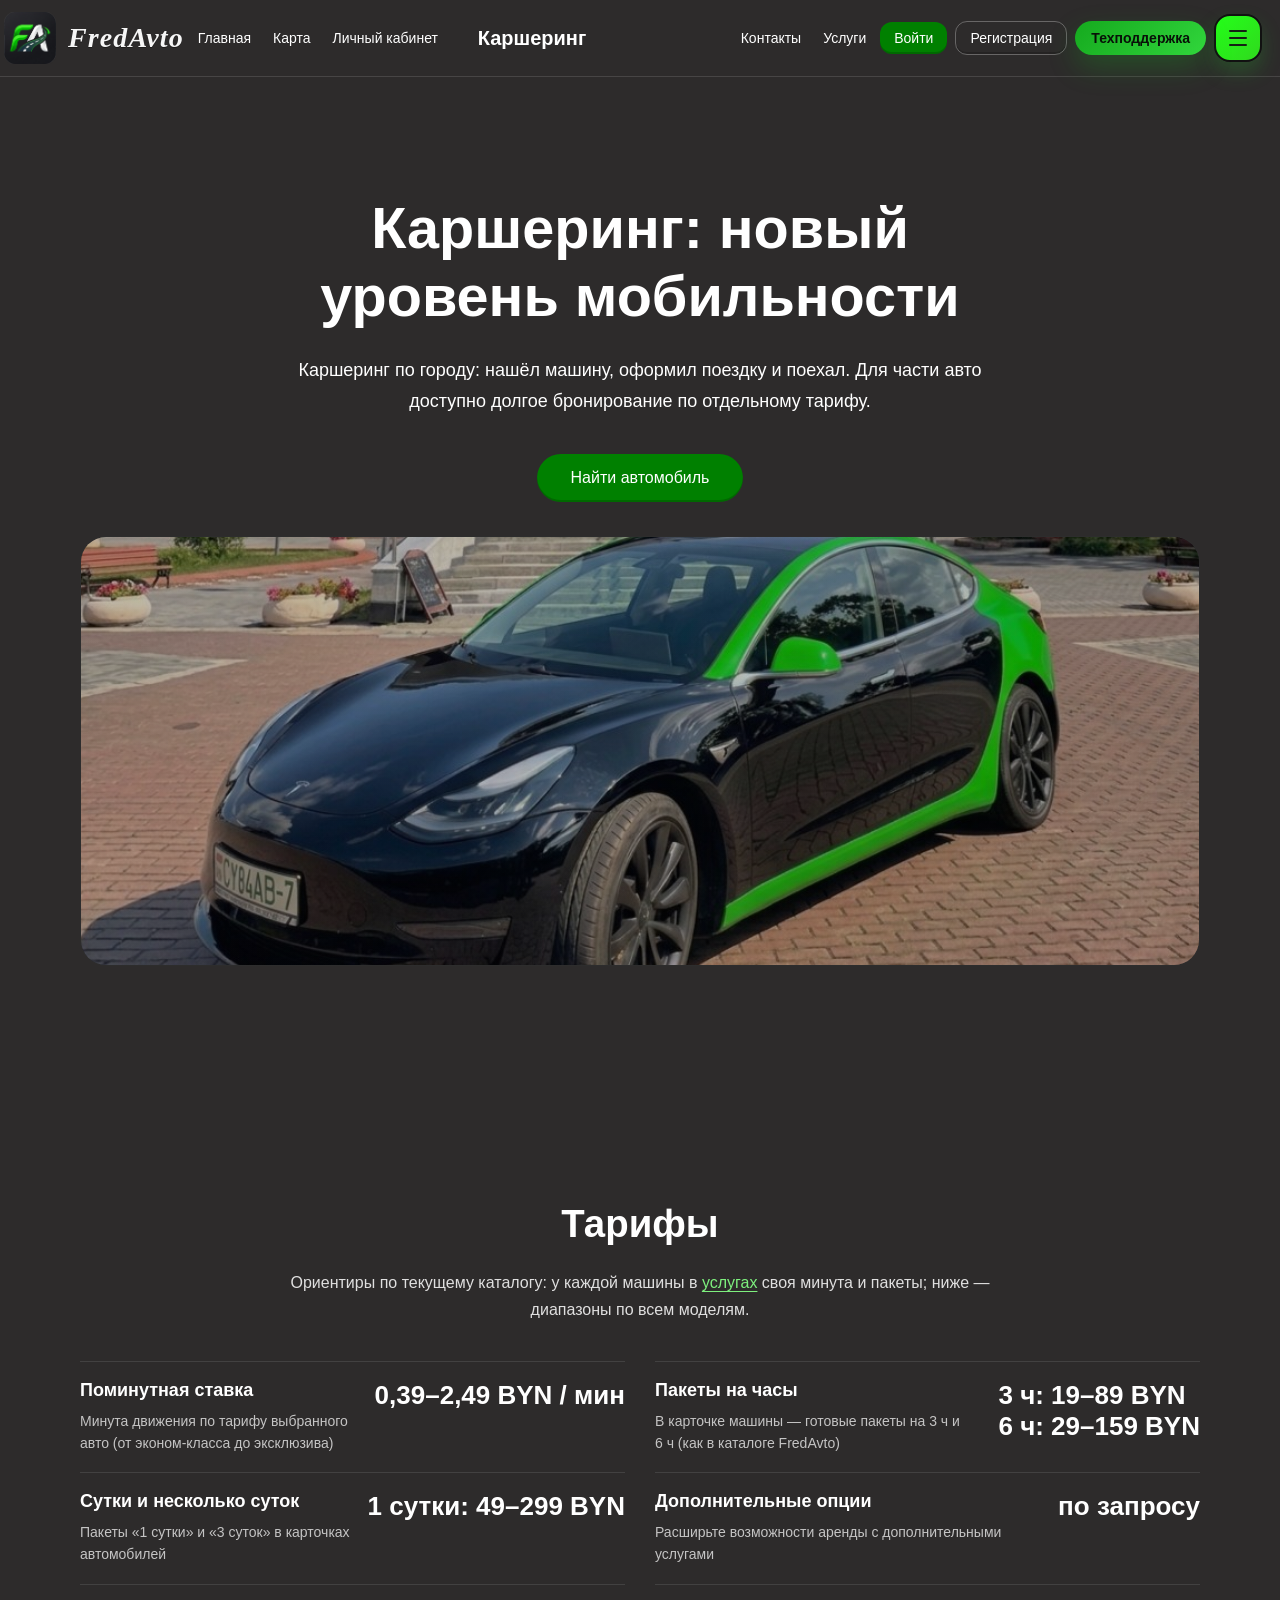
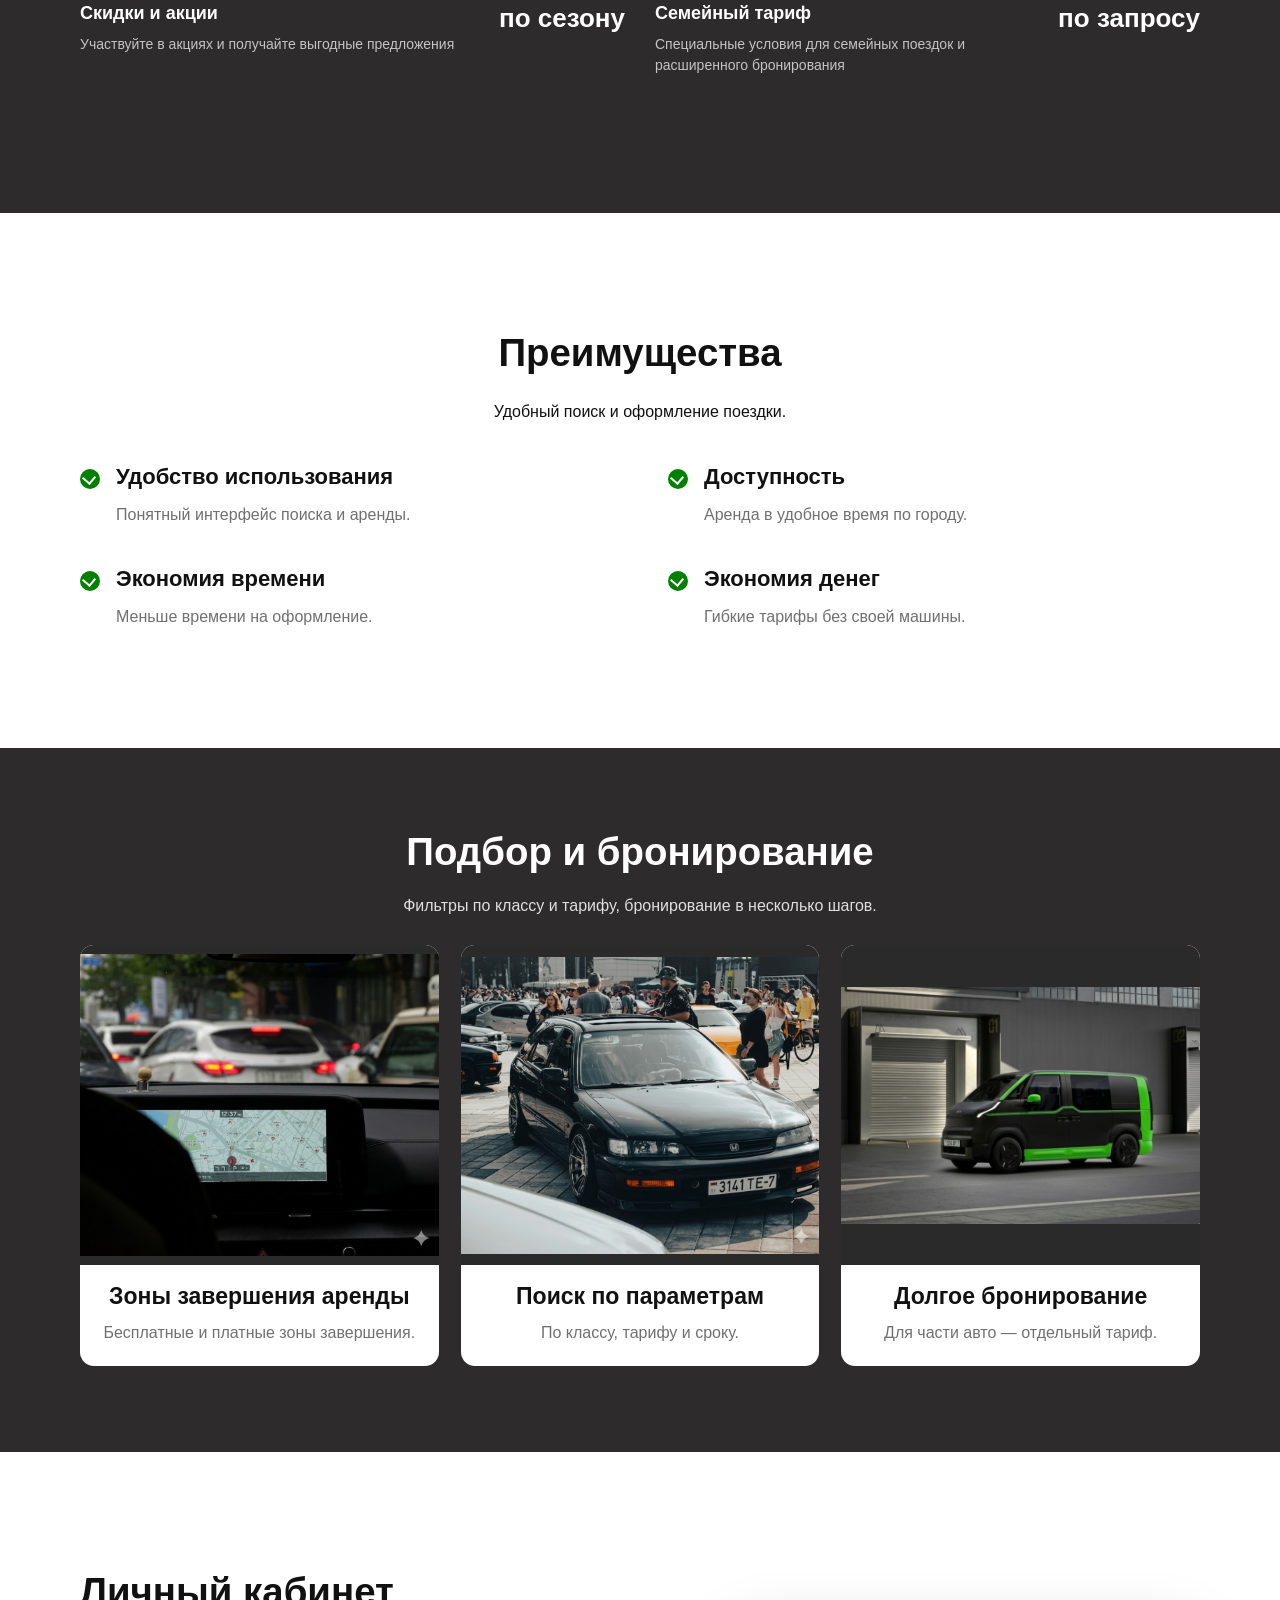
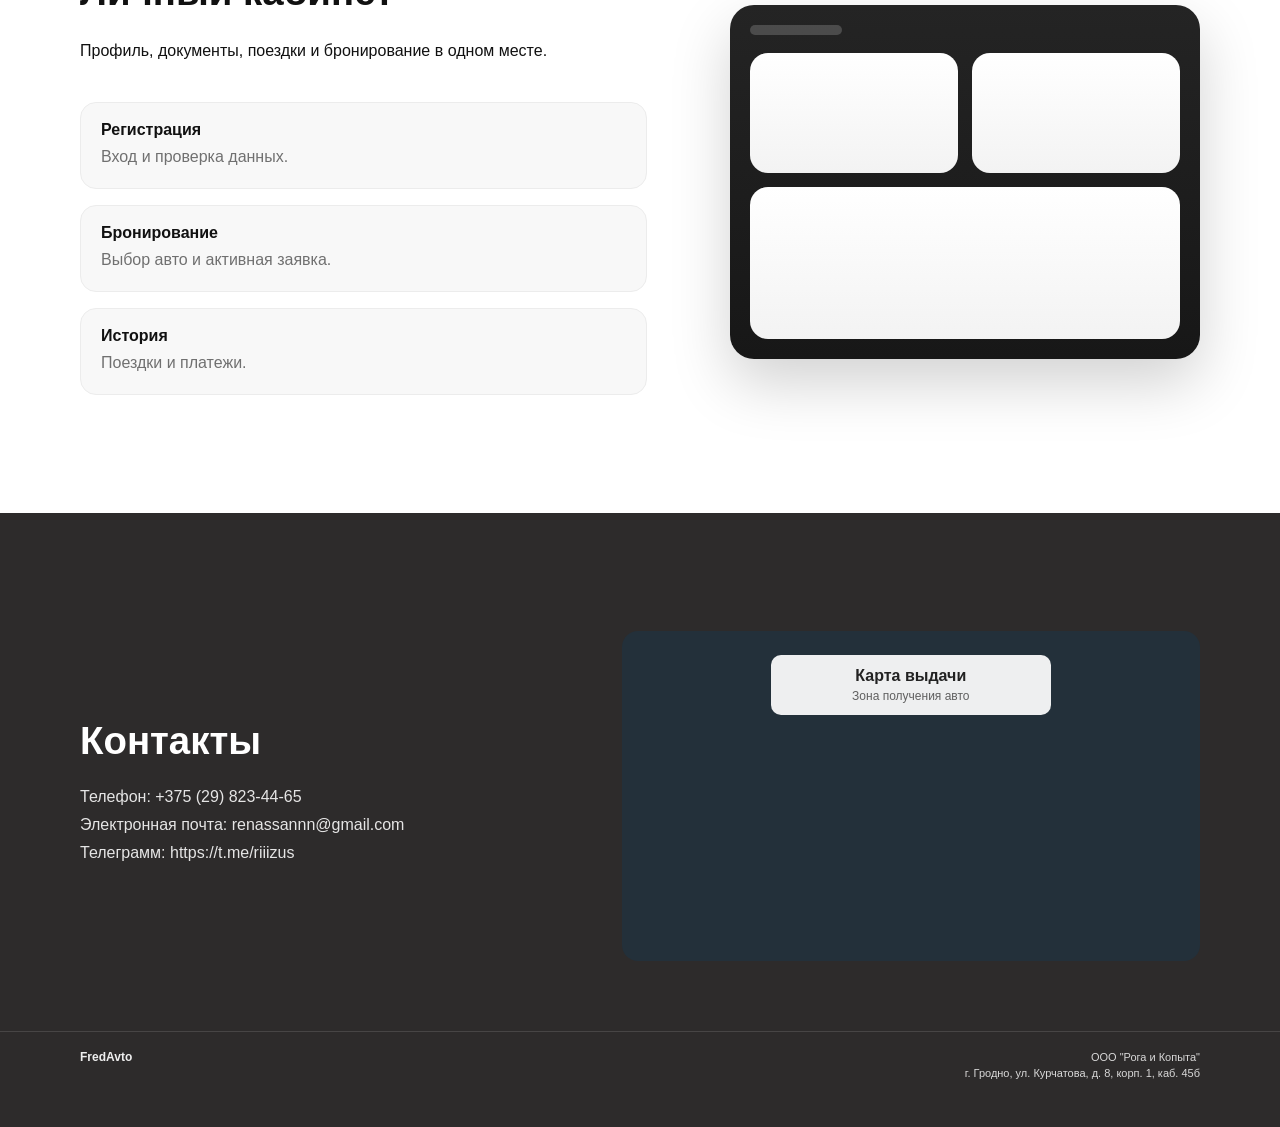
==== src/main/resources/static/index.html @ 725bd3c1 "init commit" ====
<!DOCTYPE html>
<html lang="ru">
<head>
    <meta charset="UTF-8">
    <meta name="viewport" content="width=device-width, initial-scale=1.0">
    <title>Инновационная платформа каршеринга</title>
    <meta name="description" content="Инновационная веб-платформа для краткосрочной аренды автомобилей.">
    <link rel="stylesheet" href="css/app.css">
    <link
            rel="stylesheet"
            href="https://unpkg.com/leaflet@1.9.4/dist/leaflet.css"
            integrity="sha256-p4NxAoJBhIIN+hmNHrzRCf9tD/miZyoHS5obTRR9BMY="
            crossorigin=""
    >
</head>
<body>
<header class="site-header">
    <div class="container header-row" id="top">
        <a class="brand-anchor" href="#top" aria-label="Главная">
            <span class="brand-icon">
                <img src="images/site/logo.png" alt="Логотип FredAvto">
            </span>
            <span class="brand-name">FredAvto</span>
        </a>
        <button id="menuToggle" class="menu-toggle" type="button" aria-label="Открыть меню">Меню</button>
        <nav id="menuLeft" class="menu menu-left">
            <a href="#hero">Главная</a>
            <a href="/map.html">Карта</a>
            <a href="/account.html">Личный кабинет</a>
        </nav>
        <a class="logo" href="#top">Каршеринг</a>
        <nav id="menuRight" class="menu menu-right">
            <a id="panelLink" href="#contacts" class="hidden">Панель администратора</a>
            <a href="#contacts">Контакты</a>
            <a href="/services.html">Услуги</a>
        </nav>
        <div class="auth-block">
            <span id="currentUserLabel" class="auth-user-label hidden"></span>
            <button id="openLogin" class="btn btn-small" type="button">Войти</button>
            <button id="openRegister" class="btn btn-small btn-secondary" type="button">Регистрация</button>
            <button id="logoutBtn" class="btn btn-small hidden" type="button">Выйти</button>
        </div>
    </div>
</header>

<main>
    <section id="hero" class="section hero">
        <div class="container hero-layout">
            <div class="hero-copy">
                <h1>Каршеринг: новый уровень мобильности</h1>
                <p class="lead">
                    Каршеринг по городу: нашёл машину, оформил поездку и поехал. Для части авто доступно долгое бронирование по отдельному тарифу.
                </p>
                <div class="hero-actions">
                    <a class="btn" href="/map.html">Найти автомобиль</a>
                </div>
            </div>
            <div class="hero-stage" aria-hidden="true">
                <img class="hero-stage__image" src="images/site/hero-car.png" alt="">
                <div class="hero-stage__overlay"></div>
            </div>
        </div>
    </section>

    <section id="pricing" class="section section-dark">
        <div class="container">
            <h2 class="section-title section-title_center">Тарифы</h2>
            <p class="section-sub section-sub_center">Ориентиры по текущему каталогу: у каждой машины в&nbsp;<a href="/services.html">услугах</a> своя минута и пакеты; ниже — диапазоны по всем моделям.</p>
            <div class="pricing-table">
                <article class="pricing-row">
                    <div>
                        <h3>Поминутная ставка</h3>
                        <p>Минута движения по тарифу выбранного авто (от эконом-класса до эксклюзива)</p>
                    </div>
                    <strong>0,39–2,49&nbsp;BYN / мин</strong>
                </article>
                <article class="pricing-row">
                    <div>
                        <h3>Пакеты на часы</h3>
                        <p>В карточке машины — готовые пакеты на 3&nbsp;ч и 6&nbsp;ч (как в каталоге FredAvto)</p>
                    </div>
                    <strong>3&nbsp;ч: 19–89&nbsp;BYN<br>6&nbsp;ч: 29–159&nbsp;BYN</strong>
                </article>
                <article class="pricing-row">
                    <div>
                        <h3>Сутки и несколько суток</h3>
                        <p>Пакеты «1 сутки» и «3 суток» в карточках автомобилей</p>
                    </div>
                    <strong>1&nbsp;сутки: 49–299&nbsp;BYN</strong>
                </article>
                <article class="pricing-row">
                    <div>
                        <h3>Дополнительные опции</h3>
                        <p>Расширьте возможности аренды с дополнительными услугами</p>
                    </div>
                    <strong>по запросу</strong>
                </article>
                <article class="pricing-row">
                    <div>
                        <h3>Скидки и акции</h3>
                        <p>Участвуйте в акциях и получайте выгодные предложения</p>
                    </div>
                    <strong>по сезону</strong>
                </article>
                <article class="pricing-row">
                    <div>
                        <h3>Семейный тариф</h3>
                        <p>Специальные условия для семейных поездок и расширенного бронирования</p>
                    </div>
                    <strong>по запросу</strong>
                </article>
            </div>
        </div>
    </section>

    <section id="services" class="section section-light">
        <div class="container">
            <h2 class="section-title section-title_center">Преимущества</h2>
            <p class="section-sub section-sub_center">Удобный поиск и оформление поездки.</p>
            <div class="feature-list">
                <article class="feature-item">
                    <span class="feature-icon"></span>
                    <div>
                        <h3>Удобство использования</h3>
                        <p>Понятный интерфейс поиска и аренды.</p>
                    </div>
                </article>
                <article class="feature-item">
                    <span class="feature-icon"></span>
                    <div>
                        <h3>Доступность</h3>
                        <p>Аренда в удобное время по городу.</p>
                    </div>
                </article>
                <article class="feature-item">
                    <span class="feature-icon"></span>
                    <div>
                        <h3>Экономия времени</h3>
                        <p>Меньше времени на оформление.</p>
                    </div>
                </article>
                <article class="feature-item">
                    <span class="feature-icon"></span>
                    <div>
                        <h3>Экономия денег</h3>
                        <p>Гибкие тарифы без своей машины.</p>
                    </div>
                </article>
            </div>
        </div>
    </section>

    <section id="map" class="section section-dark">
        <div class="container">
            <h2 class="section-title section-title_center">Подбор и бронирование</h2>
            <p class="section-sub section-sub_center">Фильтры по классу и тарифу, бронирование в несколько шагов.</p>
            <div id="booking" class="booking-grid">
                <article class="booking-card">
                    <div class="booking-card__media booking-card__media_route"></div>
                    <div class="booking-card__body">
                        <h3>Зоны завершения аренды</h3>
                        <p>Бесплатные и платные зоны завершения.</p>
                    </div>
                </article>
                <article class="booking-card">
                    <div class="booking-card__media booking-card__media_search"></div>
                    <div class="booking-card__body">
                        <h3>Поиск по параметрам</h3>
                        <p>По классу, тарифу и сроку.</p>
                    </div>
                </article>
                <article class="booking-card">
                    <div class="booking-card__media booking-card__media_booking"></div>
                    <div class="booking-card__body">
                        <h3>Долгое бронирование</h3>
                        <p>Для части авто — отдельный тариф.</p>
                    </div>
                </article>
            </div>
        </div>
    </section>

    <section id="account" class="section section-light">
        <div class="container">
            <div class="account-shell">
                <div class="account-copy">
                    <h2 class="section-title">Личный кабинет</h2>
                    <p class="section-sub">
                        Профиль, документы, поездки и бронирование в одном месте.
                    </p>
                    <div class="account-points">
                        <div class="account-point"><strong>Регистрация</strong><span>Вход и проверка данных.</span></div>
                        <div class="account-point"><strong>Бронирование</strong><span>Выбор авто и активная заявка.</span></div>
                        <div class="account-point"><strong>История</strong><span>Поездки и платежи.</span></div>
                    </div>
                </div>
                <div class="account-preview">
                    <div class="account-preview__window">
                        <div class="account-preview__bar"></div>
                        <div class="account-preview__grid">
                            <div class="account-preview__card"></div>
                            <div class="account-preview__card"></div>
                            <div class="account-preview__card wide"></div>
                        </div>
                    </div>
                </div>
            </div>
        </div>
    </section>

    <section id="contacts" class="section section-dark section-contacts">
        <div class="container">
            <div class="contacts-layout">
                <div class="contacts-copy">
                    <h2 class="section-title">Контакты</h2>
                    <p>Телефон: <a href="tel:+375298234465">+375 (29) 823-44-65</a></p>
                    <p>Электронная почта: <a href="mailto:renassannn@gmail.com">renassannn@gmail.com</a></p>
                    <p>Телеграмм: <a href="https://t.me/riiizus" target="_blank" rel="noreferrer">https://t.me/riiizus</a></p>
                </div>
                <div class="contact-map">
                    <div id="pickupMap" class="contact-map__canvas" aria-label="Карта выдачи"></div>
                    <div class="contact-map__popup">
                        <strong>Карта выдачи</strong>
                        <span>Зона получения авто</span>
                    </div>
                </div>
            </div>
        </div>
    </section>
</main>

<footer class="footer">
    <div class="container footer__inner">
        <p class="footer__brand">FredAvto</p>
        <div class="footer__meta">
            <p>ООО "Рога и Копыта"</p>
            <p>г. Гродно, ул. Курчатова, д. 8, корп. 1, каб. 45б</p>
        </div>
    </div>
</footer>

<div id="loginModal" class="modal hidden">
    <div class="modal-card">
        <button id="closeLogin" class="close-btn" type="button">×</button>
        <h3>Вход</h3>
        <form id="loginForm" class="form">
            <input name="email" type="email" placeholder="Email" required>
            <input name="password" type="password" placeholder="Пароль" required>
            <button class="btn" type="submit">Войти</button>
        </form>
        <p id="loginStatus" class="auth-status"></p>
    </div>
</div>

<div id="registerModal" class="modal hidden">
    <div class="modal-card">
        <button id="closeRegister" class="close-btn" type="button">×</button>
        <h3>Регистрация</h3>
        <form id="registerForm" class="form">
            <input name="username" type="text" placeholder="Логин" required>
            <input name="email" type="email" placeholder="Email" required>
            <input name="password" type="password" placeholder="Пароль" required>
            <input name="firstName" type="text" placeholder="Имя" required>
            <input name="lastName" type="text" placeholder="Фамилия" required>
            <button class="btn" type="submit">Зарегистрироваться</button>
        </form>
        <p id="registerStatus" class="auth-status"></p>
    </div>
</div>

<script
        src="https://unpkg.com/leaflet@1.9.4/dist/leaflet.js"
        integrity="sha256-20nQCchB9co0qIjJZRGuk2/Z9VM+kNiyxNV1lvTlZBo="
        crossorigin=""
></script>
<script src="js/app.js"></script>
<script src="js/shared-drawers.js"></script>
<script src="js/index-map-preview.js"></script>
</body>
</html>
---- src/main/resources/static/css/app.css ----
:root {
    --dark: #2d2b2b;
    --light: #ffffff;
    --text: #111111;
    --muted: #707070;
    --line: rgba(255, 255, 255, 0.12);
    --line-soft: #e8e8e8;
    --accent: #008000;
    --accent-soft: #0d8d17;
}

* {
    box-sizing: border-box;
}

html, body {
    margin: 0;
    font-family: Inter, Segoe UI, Arial, sans-serif;
    color: var(--text);
    background: #f3f3f3;
}

.container {
    width: min(1120px, 92vw);
    margin: 0 auto;
}

.site-header {
    position: sticky;
    top: 0;
    z-index: 2000;
    border-bottom: 1px solid var(--line);
    background: var(--dark);
}

.site-header .container {
    width: calc(100vw - 18px);
    max-width: none;
    margin-left: 0;
    margin-right: 18px;
}

.header-row {
    min-height: 76px;
    display: grid;
    grid-template-columns: auto 1fr auto 1fr auto;
    align-items: center;
    gap: 14px;
}

.brand-anchor {
    display: inline-flex;
    align-items: center;
    justify-self: start;
    gap: 12px;
    text-decoration: none;
    margin-left: 4px;
}

.brand-icon {
    display: inline-flex;
    align-items: center;
    justify-content: center;
    width: 52px;
    height: 52px;
}

.brand-icon img {
    width: 100%;
    height: 100%;
    object-fit: contain;
    display: block;
}

.brand-name {
    font-family: "Palatino Linotype", "Book Antiqua", Georgia, serif;
    font-size: 28px;
    font-style: italic;
    font-weight: 700;
    letter-spacing: 0.04em;
    color: #f6f6f6;
    text-shadow: 0 1px 0 rgba(0, 0, 0, 0.35);
    white-space: nowrap;
}

.logo {
    justify-self: center;
    font-size: 20px;
    font-weight: 600;
    text-decoration: none;
    color: #fff;
}

.menu {
    display: flex;
    gap: 22px;
    flex-wrap: wrap;
    align-items: center;
}

.menu a {
    text-decoration: none;
    color: #fff;
    font-size: 14px;
}

.menu-left {
    justify-self: start;
}

.menu-right {
    justify-self: end;
}

.auth-block {
    display: flex;
    gap: 8px;
    align-items: center;
    justify-self: end;
}

.auth-user-label {
    color: #fff;
    font-size: 14px;
    font-weight: 600;
    white-space: nowrap;
}

.menu-toggle {
    display: none;
    border: 1px solid rgba(255, 255, 255, 0.2);
    background: transparent;
    color: #fff;
    border-radius: 8px;
    padding: 7px 10px;
}

.section {
    padding: 118px 0;
    background: var(--light);
}

.section-dark {
    background: var(--dark);
    color: #fff;
}

.section-light {
    background: var(--light);
    color: var(--text);
}

.eyebrow {
    color: #d4d4d4;
    margin: 0 0 8px;
    font-weight: 400;
}

.hero {
    background: var(--dark);
    color: #fff;
}

.hero-layout {
    display: grid;
    gap: 34px;
}

.hero-copy {
    max-width: 760px;
    margin: 0 auto;
    text-align: center;
}

h1 {
    margin: 0 0 24px;
    font-size: clamp(2.4rem, 4.8vw, 3.6rem);
    line-height: 1.18;
}

.section-title {
    margin: 0 0 24px;
    font-size: clamp(1.9rem, 3vw, 2.9rem);
    line-height: 1.15;
}

.section-title_center {
    text-align: center;
}

.lead {
    max-width: 730px;
    color: inherit;
    margin: 0 auto 14px;
    font-size: 18px;
    line-height: 1.7;
}

.btn {
    display: inline-block;
    margin-top: 24px;
    padding: 15px 34px;
    border-radius: 32px;
    text-decoration: none;
    background: var(--accent);
    color: #fff;
    font-weight: 500;
    border: 0;
    cursor: pointer;
    box-shadow: inset 0 -2px 0 rgba(0, 0, 0, 0.18);
}

.btn-small {
    margin-top: 0;
    padding: 8px 14px;
    border-radius: 12px;
    font-size: 14px;
}

.btn-secondary {
    background: transparent;
    border: 1px solid rgba(255, 255, 255, 0.28);
    color: #fff;
}

.hero-stage {
    position: relative;
    min-height: 430px;
    border-radius: 26px;
    overflow: hidden;
    border: 1px solid rgba(255, 255, 255, 0.08);
    background: #1b1b1b;
}

.hero-stage__image {
    position: absolute;
    inset: 0;
    width: 100%;
    height: 100%;
    object-fit: cover;
    object-position: center 58%;
    transform: scale(1.02);
}

.hero-stage__overlay {
    position: absolute;
    inset: 0;
    background:
            linear-gradient(180deg, rgba(10, 10, 10, 0.08) 0%, rgba(10, 10, 10, 0.16) 100%),
            linear-gradient(0deg, rgba(0, 0, 0, 0.18), rgba(0, 0, 0, 0.18));
}

.hero-stage__badge {
    position: absolute;
    left: 28px;
    top: 28px;
    padding: 10px 16px;
    border-radius: 999px;
    background: rgba(0, 128, 0, 0.2);
    border: 1px solid rgba(15, 190, 40, 0.35);
    font-size: 13px;
    font-weight: 600;
}

.hero-actions {
    display: flex;
    justify-content: center;
}

.pricing-table {
    display: grid;
    grid-template-columns: repeat(2, minmax(0, 1fr));
    gap: 0 30px;
}

.pricing-row {
    display: flex;
    justify-content: space-between;
    gap: 16px;
    padding: 18px 0;
    border-top: 1px solid rgba(255, 255, 255, 0.1);
}

.pricing-row h3 {
    margin: 0 0 10px;
    font-size: 18px;
}

.pricing-row p {
    margin: 0;
    color: rgba(255, 255, 255, 0.72);
    font-size: 14px;
    line-height: 1.55;
}

.pricing-row strong {
    white-space: nowrap;
    font-size: 26px;
    font-weight: 700;
}

.feature-list {
    display: grid;
    grid-template-columns: repeat(2, minmax(0, 1fr));
    gap: 38px 56px;
}

.feature-item {
    display: flex;
    gap: 16px;
    align-items: flex-start;
}

.feature-item h3 {
    margin: 0 0 12px;
    font-size: 22px;
}

.feature-item p {
    margin: 0;
    color: var(--muted);
    line-height: 1.65;
}

.feature-icon {
    width: 20px;
    height: 20px;
    flex-shrink: 0;
    margin-top: 5px;
    border-radius: 50%;
    background: var(--accent);
    position: relative;
}

.feature-icon::after {
    content: "";
    position: absolute;
    inset: 4px 6px 6px 4px;
    border-right: 2px solid #fff;
    border-bottom: 2px solid #fff;
    transform: rotate(40deg);
}

.booking-grid {
    display: grid;
    grid-template-columns: repeat(3, minmax(0, 1fr));
    gap: 22px;
}

#map.section {
    padding-top: 82px;
    padding-bottom: 86px;
}

#map .section-title {
    margin-bottom: 18px;
}

#map .section-sub {
    margin-bottom: 26px;
}

.booking-card {
    overflow: hidden;
    border-radius: 14px;
    background: #fff;
    color: var(--text);
}

.booking-card__media {
    height: 320px;
    background-color: #2a2a2a;
    background-position: center;
    background-repeat: no-repeat;
    background-size: contain;
}

.booking-card__media_route {
    background-image: url("../images/site/booking-zone.png");
}

.booking-card__media_search {
    background-image: url("../images/site/booking-search.png");
}

.booking-card__media_booking {
    background-image: url("../images/site/booking-long.png");
}

.booking-card__body {
    padding: 18px 18px 20px;
    text-align: center;
}

.booking-card__body h3 {
    margin: 0 0 10px;
    font-size: 23px;
}

.booking-card__body p {
    margin: 0;
    color: var(--muted);
    line-height: 1.6;
}

.account-shell {
    display: grid;
    grid-template-columns: 1.1fr 1fr;
    gap: 38px;
    align-items: center;
}

.account-points {
    display: grid;
    gap: 16px;
}

.account-point {
    display: grid;
    gap: 6px;
    padding: 18px 20px;
    border-radius: 16px;
    background: #f8f8f8;
    border: 1px solid #ececec;
}

.account-point span {
    color: var(--muted);
    line-height: 1.55;
}

.account-preview {
    display: grid;
    justify-items: end;
}

.account-preview__window {
    width: min(100%, 470px);
    padding: 20px;
    border-radius: 24px;
    background: linear-gradient(180deg, #242424 0%, #171717 100%);
    box-shadow: 0 24px 60px rgba(0, 0, 0, 0.18);
}

.account-preview__bar {
    height: 10px;
    width: 92px;
    border-radius: 999px;
    background: rgba(255, 255, 255, 0.18);
    margin-bottom: 18px;
}

.account-preview__grid {
    display: grid;
    grid-template-columns: repeat(2, minmax(0, 1fr));
    gap: 14px;
}

.account-preview__card {
    min-height: 120px;
    border-radius: 18px;
    background: linear-gradient(180deg, #fff 0%, #f3f3f3 100%);
}

.account-preview__card.wide {
    grid-column: 1 / -1;
    min-height: 152px;
}

.contacts-layout {
    display: grid;
    grid-template-columns: 0.85fr 1fr;
    gap: 50px;
    align-items: center;
}

.card {
    border: 1px solid var(--line-soft);
    border-radius: 14px;
    background: #fff;
    padding: 20px;
}

.card h3 {
    margin: 0 0 8px;
    color: inherit;
}

.card p {
    margin: 0;
    color: inherit;
}

.value {
    margin: 6px 0 10px;
    font-size: 1.3rem;
    font-weight: 700;
    color: inherit;
}

.section-sub {
    text-align: left;
    max-width: 760px;
    margin: 0 0 38px;
    line-height: 1.65;
    color: inherit;
}

.section-sub_center {
    margin-left: auto;
    margin-right: auto;
    text-align: center;
}

.section-dark .section-sub {
    color: rgba(255, 255, 255, 0.85);
}

.section-dark .section-sub a {
    color: #7ef07e;
    text-decoration: underline;
    text-underline-offset: 3px;
}

.section-dark .section-sub a:hover {
    filter: brightness(1.08);
}

.footer {
    border-top: 1px solid var(--line);
    background: var(--dark);
    padding: 18px 0 46px;
}

.footer__inner {
    display: flex;
    justify-content: space-between;
    align-items: flex-start;
    gap: 24px;
}

.footer__brand {
    margin: 0;
    color: rgba(255, 255, 255, 0.92);
    font-size: 12px;
    font-weight: 700;
}

.footer__meta {
    display: grid;
    gap: 2px;
    text-align: right;
}

.footer__meta p {
    margin: 0;
    color: rgba(255, 255, 255, 0.82);
    font-size: 11px;
    line-height: 1.35;
}

.section-contacts {
    padding-bottom: 70px;
}

.contacts-copy p {
    margin: 0 0 10px;
    color: rgba(255, 255, 255, 0.88);
}

.contacts-copy a {
    color: inherit;
    text-decoration: none;
}

.contacts-copy a:hover {
    text-decoration: underline;
}

.socials {
    display: flex;
    gap: 10px;
    margin-top: 24px;
}

.socials span {
    width: 18px;
    height: 18px;
    border-radius: 50%;
    background: var(--accent-soft);
    box-shadow: 0 0 0 6px rgba(13, 141, 23, 0.1);
}

.contact-map {
    position: relative;
    min-height: 330px;
    border-radius: 16px;
    overflow: hidden;
    background: #23303a;
}

.contact-map__canvas {
    position: absolute;
    inset: 0;
    z-index: 0;
}

.contact-map__popup {
    position: absolute;
    top: 24px;
    left: 50%;
    transform: translateX(-50%);
    width: min(280px, calc(100% - 32px));
    padding: 12px 14px;
    border-radius: 10px;
    background: rgba(255, 255, 255, 0.92);
    color: #222;
    text-align: center;
    z-index: 2;
}

.contact-map__popup span {
    display: block;
    margin-top: 4px;
    font-size: 12px;
    color: #606060;
}

.pickup-car-marker {
    width: 12px;
    height: 12px;
    border-radius: 50%;
    background: #18a420;
    border: 2px solid #ffffff;
    box-shadow: 0 0 0 6px rgba(24, 164, 32, 0.18);
}

.hidden {
    display: none !important;
}

.modal {
    position: fixed;
    inset: 0;
    background: rgba(0, 0, 0, 0.58);
    display: grid;
    place-items: center;
    z-index: 100;
}

.modal-card {
    width: min(520px, 92vw);
    background: #fff;
    border-radius: 16px;
    padding: 22px;
    position: relative;
}

.close-btn {
    position: absolute;
    top: 10px;
    right: 10px;
    border: 0;
    background: transparent;
    font-size: 28px;
    cursor: pointer;
}

.form {
    display: grid;
    gap: 10px;
    margin-bottom: 18px;
}

.form input,
.form select {
    border: 1px solid #d4d4d8;
    border-radius: 10px;
    padding: 10px 12px;
    font: inherit;
}

.auth-status {
    min-height: 20px;
    margin: 0;
    color: #1f2937;
}

@media (max-width: 900px) {
    .section {
        padding: 90px 0;
    }

    .pricing-table,
    .feature-list,
    .booking-grid,
    .account-shell,
    .contacts-layout {
        grid-template-columns: 1fr;
    }

    .contact-map {
        min-height: 280px;
    }

    .hero-stage {
        min-height: 300px;
    }
}

@media (max-width: 780px) {
    .site-header .container {
        width: calc(100vw - 10px);
        margin-right: 10px;
    }

    .header-row {
        grid-template-columns: auto auto 1fr auto;
    }

    .logo {
        order: 3;
    }

    .brand-anchor {
        order: 1;
        gap: 10px;
        margin-left: 2px;
    }

    .brand-icon {
        width: 44px;
        height: 44px;
    }

    .brand-name {
        font-size: 24px;
    }

    .auth-block {
        order: 4;
    }

    .menu-toggle {
        display: inline-block;
        order: 2;
    }

    .menu-left,
    .menu-right {
        display: none;
        position: absolute;
        left: 4vw;
        right: 4vw;
        top: 76px;
        background: #111;
        border: 1px solid rgba(255, 255, 255, 0.2);
        border-radius: 12px;
        padding: 12px;
    }

    .menu-left.open,
    .menu-right.open {
        display: grid;
    }

    .auth-block {
        gap: 6px;
    }

    .btn-small {
        padding: 8px 10px;
        font-size: 12px;
    }

    .hero-copy {
        text-align: left;
    }

    .hero-actions {
        justify-content: flex-start;
    }

    .section-title_center,
    .section-sub_center {
        text-align: left;
        margin-left: 0;
        margin-right: 0;
    }

    .footer__inner {
        flex-direction: column;
        gap: 12px;
    }

    .footer__meta {
        text-align: left;
    }
}

.btn-support {
    position: relative;
    padding: 9px 16px;
    border-radius: 999px;
    background: linear-gradient(135deg, #15a91e, #31d63c);
    color: #081108;
    font-weight: 700;
    box-shadow: 0 12px 28px rgba(21, 169, 30, 0.28);
}

.btn-support:hover {
    filter: brightness(1.04);
}

.drawer-menu-toggle {
    width: 48px;
    height: 48px;
    border: 2px solid #111111;
    border-radius: 16px;
    background: linear-gradient(135deg, #24ff19, #30d91e);
    display: inline-flex;
    flex-direction: column;
    justify-content: center;
    align-items: center;
    gap: 5px;
    cursor: pointer;
    box-shadow: 0 10px 20px rgba(33, 199, 42, 0.22);
}

.drawer-menu-toggle span {
    width: 18px;
    height: 2px;
    border-radius: 999px;
    background: #142114;
    display: block;
}

body.drawer-open {
    overflow: hidden;
}

.drawer-backdrop {
    position: fixed;
    inset: 0;
    background: rgba(12, 13, 15, 0.38);
    backdrop-filter: blur(3px);
    z-index: 3000;
    opacity: 0;
    transition: opacity 0.22s ease;
    isolation: isolate;
}

.drawer-backdrop.is-visible {
    opacity: 1;
}

.drawer {
    position: fixed;
    top: 10px;
    right: 10px;
    bottom: 10px;
    z-index: 3010;
    width: min(720px, calc(100vw - 20px));
    transform: translateX(104%);
    transition: transform 0.24s ease;
    isolation: isolate;
}

.drawer.is-open {
    transform: translateX(0);
}

.drawer__inner {
    height: 100%;
    background: linear-gradient(180deg, #f8f9f6 0%, #edf4e8 100%);
    border: 3px solid #232323;
    border-radius: 30px;
    padding: 30px 32px 28px;
    overflow-y: auto;
}

.drawer__header {
    display: flex;
    align-items: center;
    justify-content: space-between;
    gap: 16px;
    margin-bottom: 24px;
}

.drawer-brand {
    display: inline-flex;
    align-items: center;
    gap: 14px;
    font-size: 20px;
    font-weight: 700;
    color: #111;
    text-decoration: none;
}

.drawer-brand img {
    width: 48px;
    height: 48px;
    object-fit: contain;
}

.drawer-title {
    margin: 0;
    font-size: clamp(1.45rem, 2vw, 2.05rem);
    line-height: 1;
    color: #252525;
}

.drawer-close {
    width: 56px;
    height: 56px;
    border-radius: 18px;
    border: 2px solid #232323;
    background: rgba(255, 255, 255, 0.78);
    color: #222;
    font-size: 28px;
    line-height: 1;
    cursor: pointer;
}

.drawer-menu__list {
    display: grid;
    gap: 18px;
    margin-top: 6px;
}

.drawer-menu__link {
    font-size: clamp(1.45rem, 2.7vw, 2.35rem);
    line-height: 1.05;
    color: #1f1f1f;
    text-decoration: none;
    letter-spacing: -0.02em;
}

.drawer-menu__link:hover {
    color: #1b6b1f;
}

.drawer-app-button {
    margin-top: 26px;
    min-height: 58px;
    width: 100%;
    border-radius: 18px;
    border: 2px dashed #2e7a2f;
    background: rgba(31, 173, 42, 0.08);
    color: #134216;
    font: inherit;
    font-size: 16px;
    font-weight: 700;
    cursor: pointer;
}

.support-stack {
    display: grid;
    gap: 14px;
}

.support-card {
    display: grid;
    grid-template-columns: 64px 1fr;
    align-items: center;
    gap: 16px;
    min-height: 84px;
    padding: 15px 18px;
    border-radius: 18px;
    border: 1px solid rgba(36, 39, 43, 0.16);
    background: rgba(255, 255, 255, 0.78);
    text-decoration: none;
    color: #202124;
}

.support-card_action {
    width: 100%;
    text-align: left;
    cursor: pointer;
}

.support-card__icon {
    width: 48px;
    height: 48px;
    border-radius: 14px;
    background: linear-gradient(135deg, #20ef21, #98ff76);
    border: 2px solid #1f1f1f;
    display: inline-flex;
    align-items: center;
    justify-content: center;
    font-size: 15px;
    font-weight: 800;
    color: #0b180c;
}

.support-card__icon_image {
    background: transparent;
    border: 0;
    padding: 0;
    overflow: hidden;
}

.support-card__icon_image img {
    width: 100%;
    height: 100%;
    object-fit: cover;
    display: block;
    border-radius: 14px;
}

.support-card__content {
    display: grid;
    gap: 6px;
}

.support-card__title {
    font-size: 15px;
    color: #666;
}

.support-card__value {
    font-size: clamp(1.15rem, 1.8vw, 1.55rem);
    line-height: 1.1;
    font-weight: 600;
    color: #222;
}

.support-form-panel {
    margin-top: 18px;
    padding: 18px;
    border-radius: 18px;
    background: rgba(255, 255, 255, 0.72);
    border: 1px solid rgba(36, 39, 43, 0.16);
}

.support-form-panel__hint {
    margin: 0 0 16px;
    color: #2b2e31;
    font-size: 14px;
}

@media (max-width: 780px) {
    .auth-block {
        flex-wrap: wrap;
        justify-content: flex-end;
    }

    .btn-support {
        order: 10;
    }

    .drawer-menu-toggle {
        width: 44px;
        height: 44px;
        border-radius: 14px;
    }

    .drawer {
        top: 4px;
        right: 4px;
        bottom: 4px;
        width: calc(100vw - 8px);
    }

    .drawer__inner {
        padding: 22px 18px 20px;
        border-radius: 24px;
    }

    .drawer-close {
        width: 50px;
        height: 50px;
        border-radius: 16px;
        font-size: 24px;
    }

    .drawer-menu__link {
        font-size: clamp(1.35rem, 6vw, 2rem);
    }

    .support-card {
        grid-template-columns: 54px 1fr;
        padding: 14px 14px;
        min-height: 76px;
    }

    .support-card__icon {
        width: 42px;
        height: 42px;
        border-radius: 12px;
        font-size: 14px;
    }

    .support-card__value {
        font-size: clamp(1rem, 4.8vw, 1.35rem);
    }
}
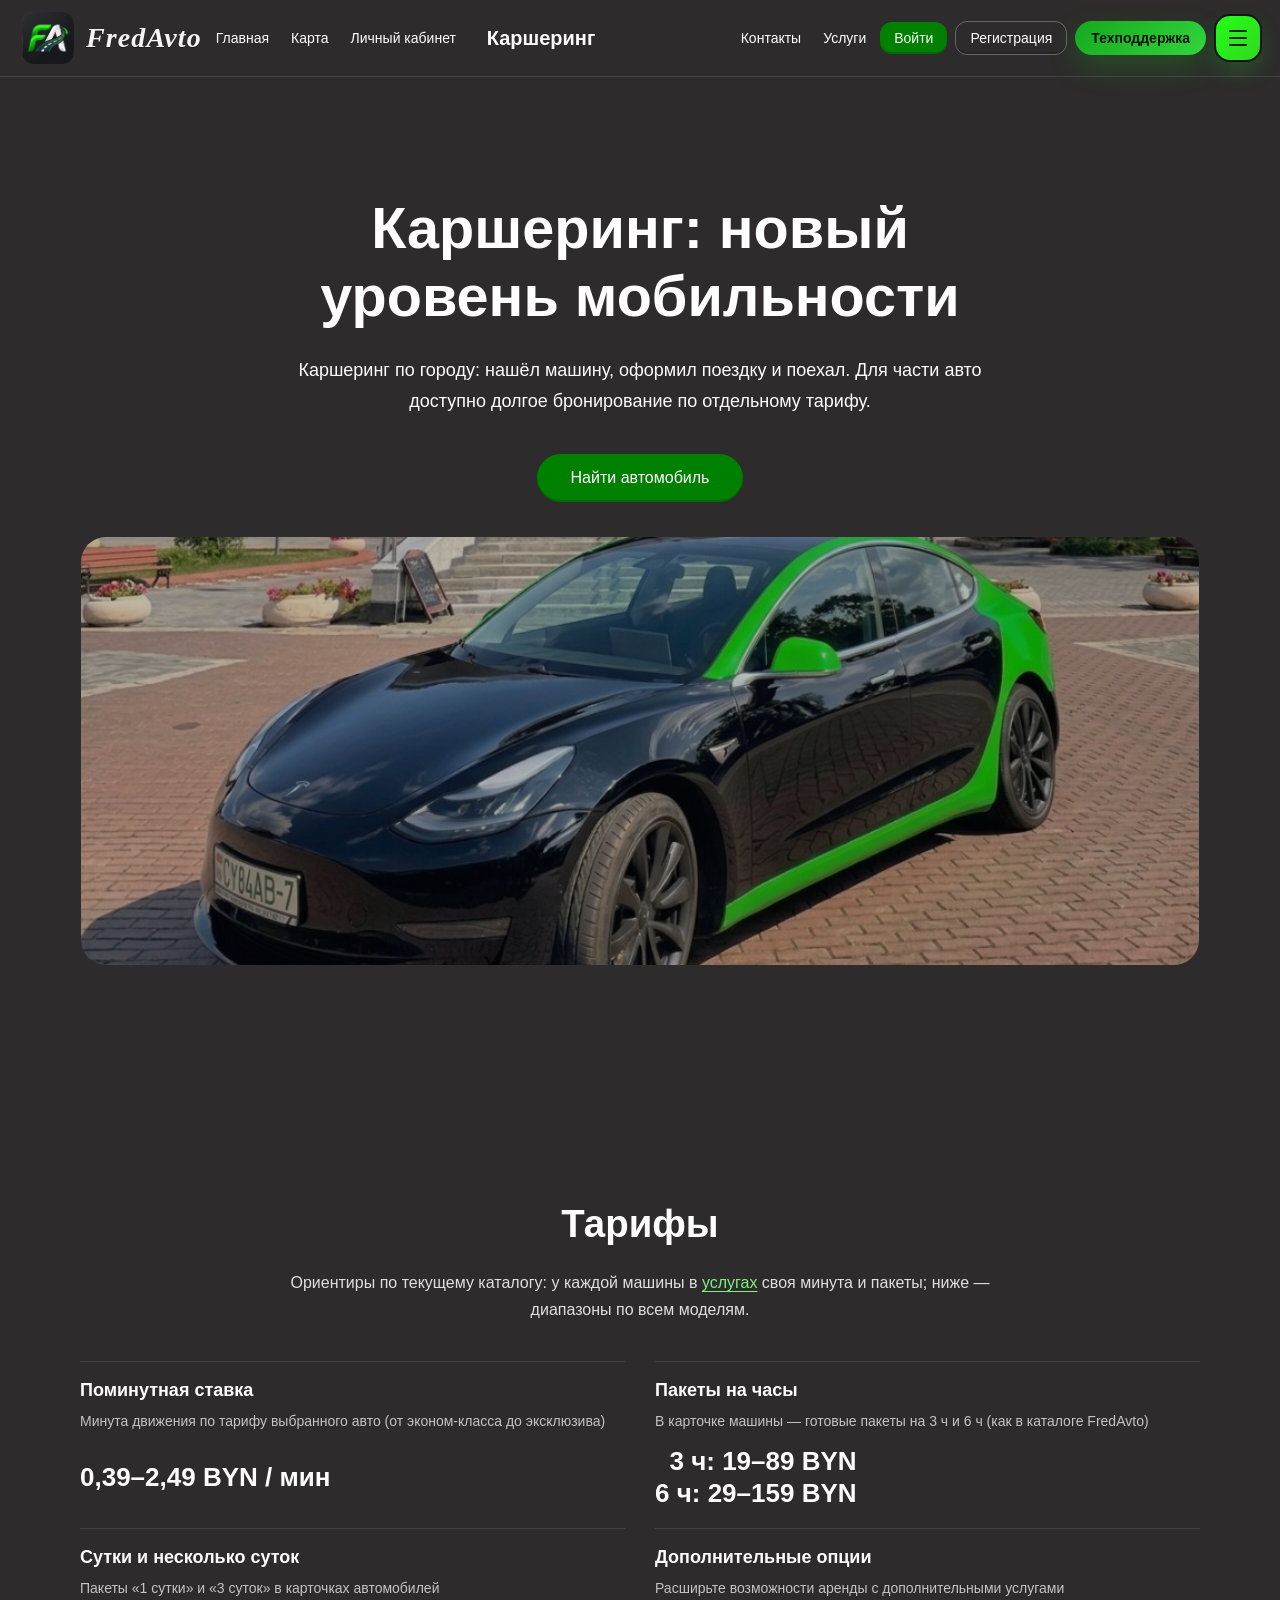
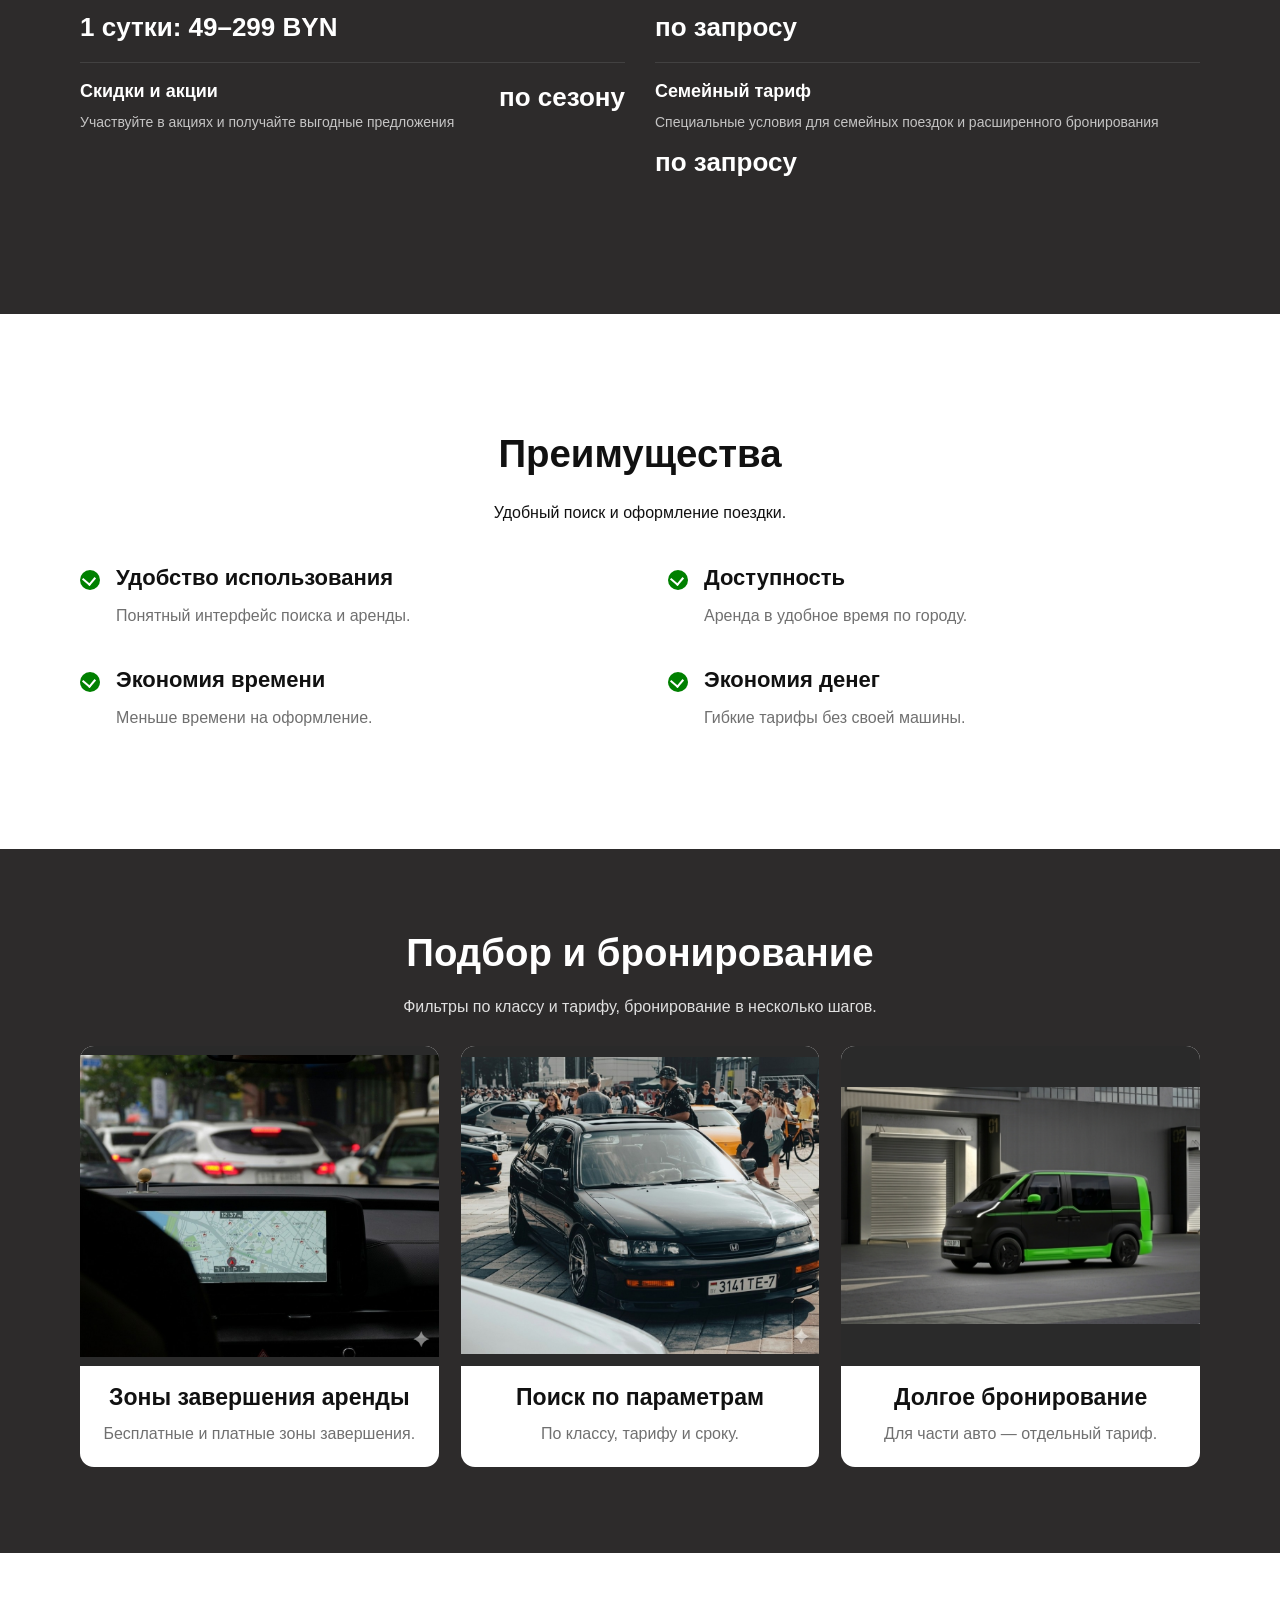
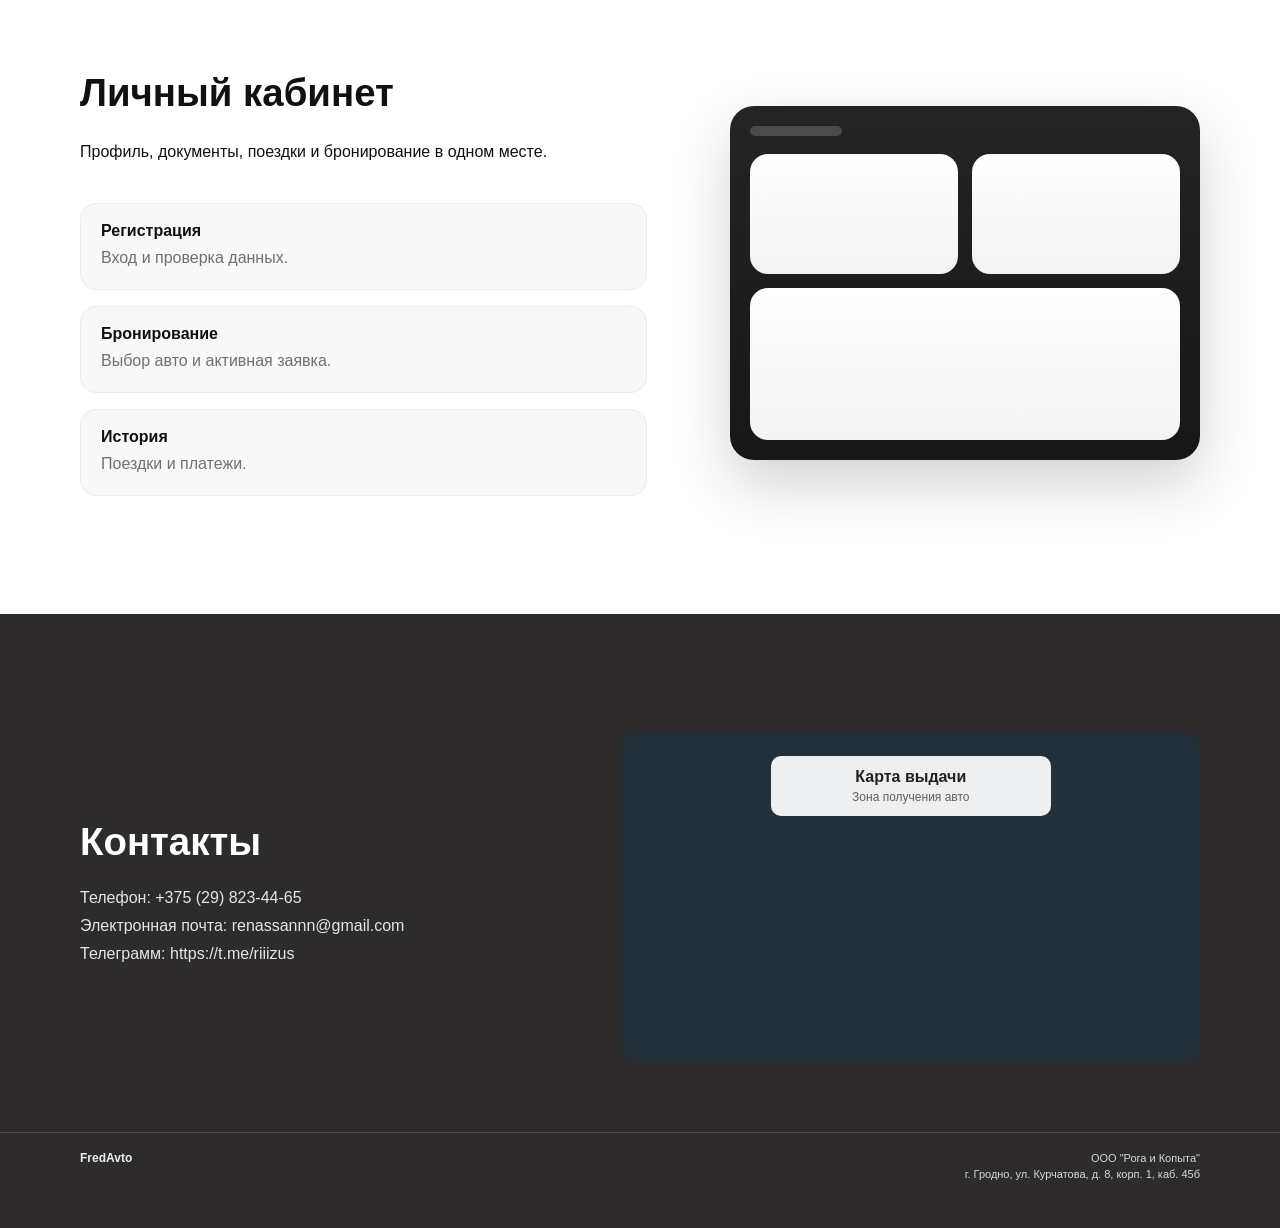
==== commit 358d3225: "mobile adaptation" ====
--- a/src/main/resources/static/index.html
+++ b/src/main/resources/static/index.html
@@ -22,7 +22,7 @@
             </span>
             <span class="brand-name">FredAvto</span>
         </a>
-        <button id="menuToggle" class="menu-toggle" type="button" aria-label="Открыть меню">Меню</button>
+        <button id="menuToggle" class="menu-toggle" type="button" aria-expanded="false" aria-label="Открыть меню">Меню</button>
         <nav id="menuLeft" class="menu menu-left">
             <a href="#hero">Главная</a>
             <a href="/map.html">Карта</a>
@@ -273,6 +273,7 @@
         integrity="sha256-20nQCchB9co0qIjJZRGuk2/Z9VM+kNiyxNV1lvTlZBo="
         crossorigin=""
 ></script>
+<script src="js/mobile-nav.js"></script>
 <script src="js/app.js"></script>
 <script src="js/shared-drawers.js"></script>
 <script src="js/index-map-preview.js"></script>
--- a/src/main/resources/static/css/app.css
+++ b/src/main/resources/static/css/app.css
@@ -13,11 +13,19 @@
     box-sizing: border-box;
 }
 
+html {
+    scroll-padding-top: 88px;
+}
+
 html, body {
     margin: 0;
     font-family: Inter, Segoe UI, Arial, sans-serif;
     color: var(--text);
     background: #f3f3f3;
+}
+
+body {
+    overflow-x: clip;
 }
 
 .container {
@@ -34,10 +42,13 @@
 }
 
 .site-header .container {
-    width: calc(100vw - 18px);
+    width: 100%;
     max-width: none;
     margin-left: 0;
-    margin-right: 18px;
+    margin-right: 0;
+    padding-left: clamp(12px, 3.5vw, 18px);
+    padding-right: clamp(12px, 3.5vw, 18px);
+    box-sizing: border-box;
 }
 
 .header-row {
@@ -132,7 +143,33 @@
     background: transparent;
     color: #fff;
     border-radius: 8px;
-    padding: 7px 10px;
+    padding: 10px 12px;
+    min-height: 44px;
+    min-width: 44px;
+    font: inherit;
+    font-size: 14px;
+    cursor: pointer;
+    -webkit-tap-highlight-color: transparent;
+}
+
+.nav-backdrop {
+    display: none;
+    position: fixed;
+    inset: 0;
+    top: 0;
+    z-index: 1998;
+    background: rgba(0, 0, 0, 0.42);
+    -webkit-tap-highlight-color: transparent;
+}
+
+.nav-backdrop.is-visible {
+    display: block;
+}
+
+@media (max-width: 780px) {
+    body.nav-open {
+        overflow: hidden;
+    }
 }
 
 .section {
@@ -276,7 +313,9 @@
 .pricing-row {
     display: flex;
     justify-content: space-between;
-    gap: 16px;
+    align-items: flex-start;
+    flex-wrap: wrap;
+    gap: 12px 16px;
     padding: 18px 0;
     border-top: 1px solid rgba(255, 255, 255, 0.1);
 }
@@ -294,9 +333,11 @@
 }
 
 .pricing-row strong {
-    white-space: nowrap;
-    font-size: 26px;
+    white-space: normal;
+    text-align: right;
+    font-size: clamp(1.15rem, 4.2vw, 26px);
     font-weight: 700;
+    line-height: 1.25;
 }
 
 .feature-list {
@@ -645,7 +686,11 @@
     background: rgba(0, 0, 0, 0.58);
     display: grid;
     place-items: center;
-    z-index: 100;
+    z-index: 5100;
+    padding: 16px;
+    box-sizing: border-box;
+    overflow-y: auto;
+    -webkit-overflow-scrolling: touch;
 }
 
 .modal-card {
@@ -709,23 +754,22 @@
 }
 
 @media (max-width: 780px) {
-    .site-header .container {
-        width: calc(100vw - 10px);
-        margin-right: 10px;
-    }
-
-    .header-row {
-        grid-template-columns: auto auto 1fr auto;
-    }
-
-    .logo {
-        order: 3;
+    .header-row,
+    .inner-header .header-row {
+        grid-template-columns: auto auto minmax(0, 1fr) auto;
+        grid-template-areas:
+            "brand toggle logo auth"
+            "navleft navleft navleft navleft"
+            "navright navright navright navright";
+        align-items: center;
+        row-gap: 10px;
     }
 
     .brand-anchor {
-        order: 1;
+        grid-area: brand;
         gap: 10px;
-        margin-left: 2px;
+        margin-left: 0;
+        min-width: 0;
     }
 
     .brand-icon {
@@ -734,38 +778,65 @@
     }
 
     .brand-name {
-        font-size: 24px;
+        font-size: clamp(1.15rem, 4.5vw, 24px);
+    }
+
+    .menu-toggle {
+        grid-area: toggle;
+        display: inline-flex;
+        align-items: center;
+        justify-content: center;
+    }
+
+    .logo {
+        grid-area: logo;
+        justify-self: center;
+        font-size: clamp(0.85rem, 3.2vw, 18px);
+        text-align: center;
+        min-width: 0;
     }
 
     .auth-block {
-        order: 4;
-    }
-
-    .menu-toggle {
-        display: inline-block;
-        order: 2;
+        grid-area: auth;
+        justify-self: end;
+        gap: 6px;
+        min-width: 0;
     }
 
     .menu-left,
     .menu-right {
         display: none;
-        position: absolute;
-        left: 4vw;
-        right: 4vw;
-        top: 76px;
-        background: #111;
-        border: 1px solid rgba(255, 255, 255, 0.2);
+        position: static;
+        left: auto;
+        right: auto;
+        top: auto;
+        flex-direction: column;
+        align-items: stretch;
+        gap: 4px;
+        padding: 12px 14px;
+        background: #141414;
+        border: 1px solid rgba(255, 255, 255, 0.18);
         border-radius: 12px;
-        padding: 12px;
-    }
-
-    .menu-left.open,
+        justify-self: stretch;
+    }
+
+    .menu-left.open {
+        display: flex;
+        grid-area: navleft;
+    }
+
     .menu-right.open {
-        display: grid;
-    }
-
-    .auth-block {
-        gap: 6px;
+        display: flex;
+        grid-area: navright;
+    }
+
+    .menu a {
+        padding: 10px 6px;
+        border-radius: 8px;
+    }
+
+    .menu a:active {
+        background: rgba(255, 255, 255, 0.06);
     }
 
     .btn-small {
@@ -795,6 +866,47 @@
 
     .footer__meta {
         text-align: left;
+    }
+
+    .pricing-row strong {
+        text-align: left;
+        flex: 1 1 100%;
+    }
+
+    .booking-card__media {
+        height: min(220px, 42vw);
+    }
+
+    .account-preview {
+        justify-items: stretch;
+    }
+
+    .lead {
+        font-size: 16px;
+    }
+}
+
+@media (max-width: 480px) {
+    .section {
+        padding: 64px 0;
+    }
+
+    .hero-stage {
+        min-height: 240px;
+        border-radius: 18px;
+    }
+
+    .hero-actions .btn {
+        width: 100%;
+        max-width: 100%;
+        text-align: center;
+        box-sizing: border-box;
+        margin-top: 16px;
+    }
+
+    .auth-block {
+        flex-wrap: wrap;
+        justify-content: flex-end;
     }
 }
 
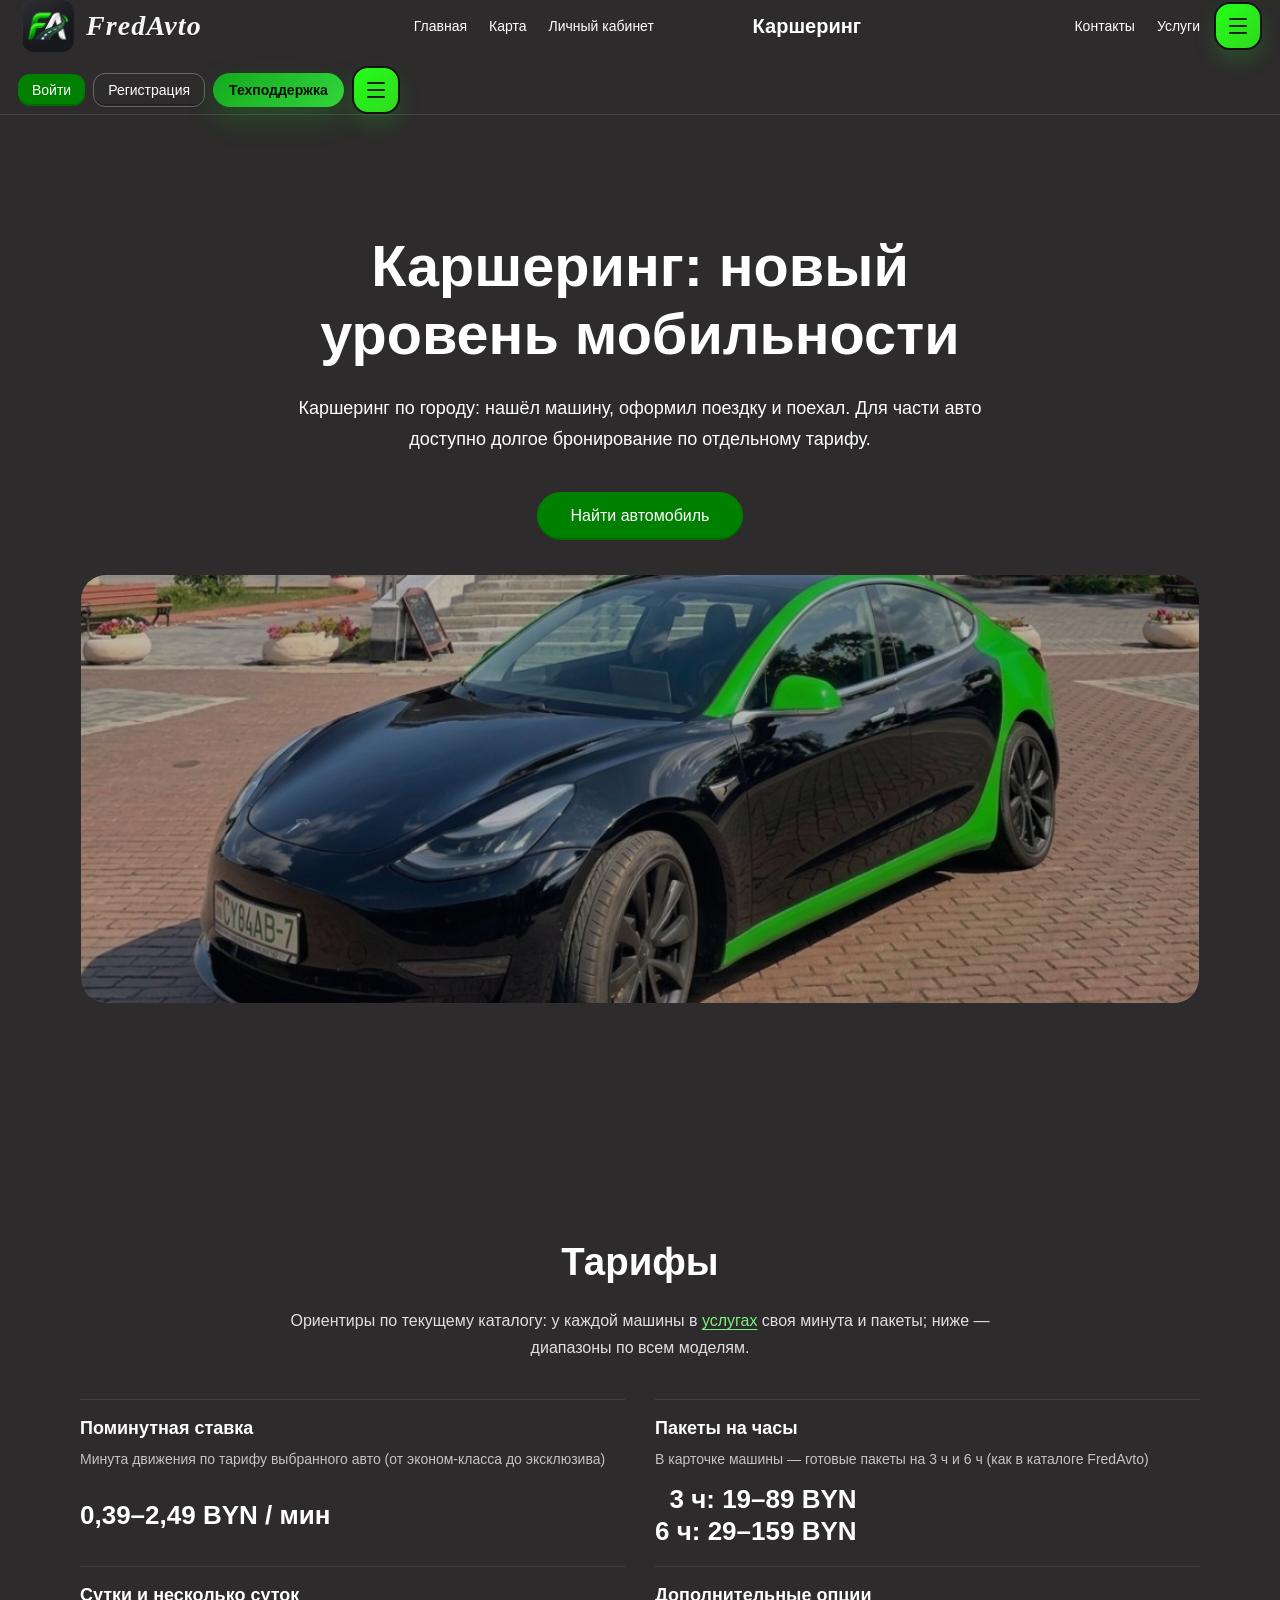
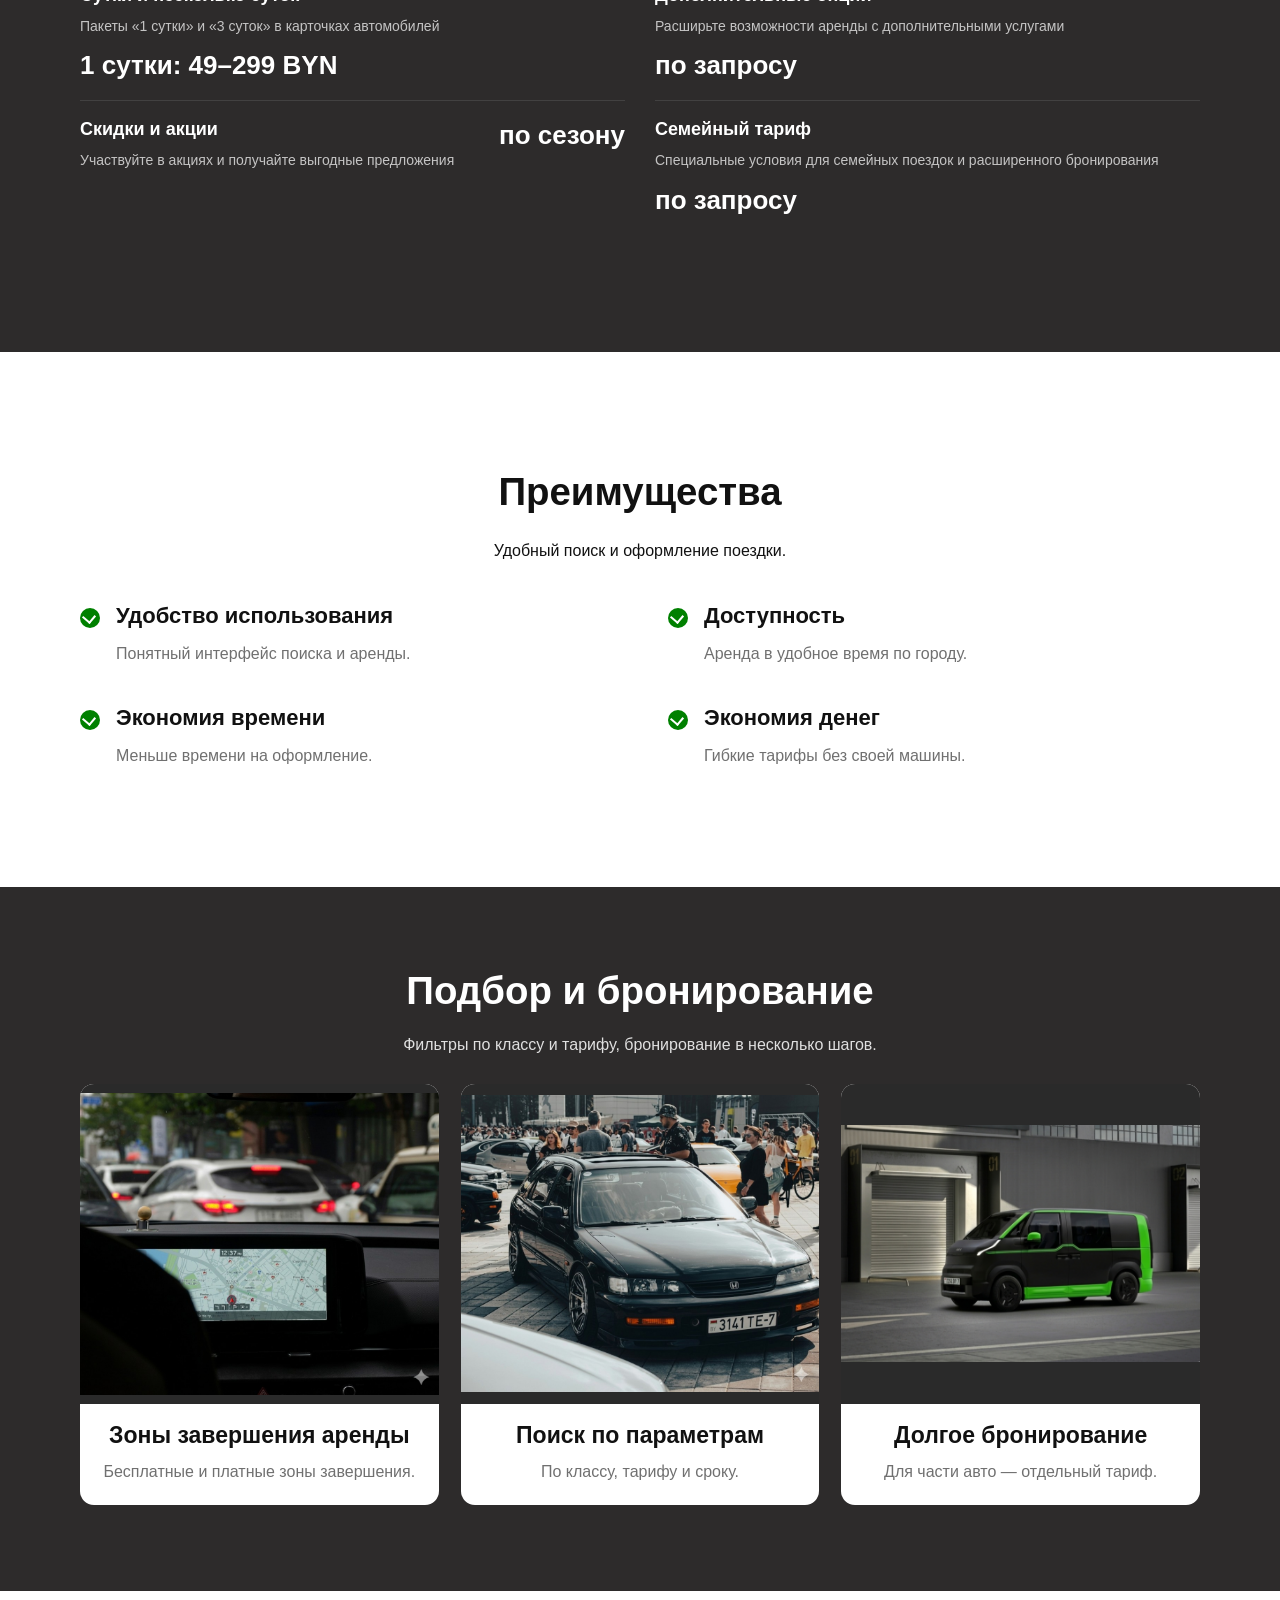
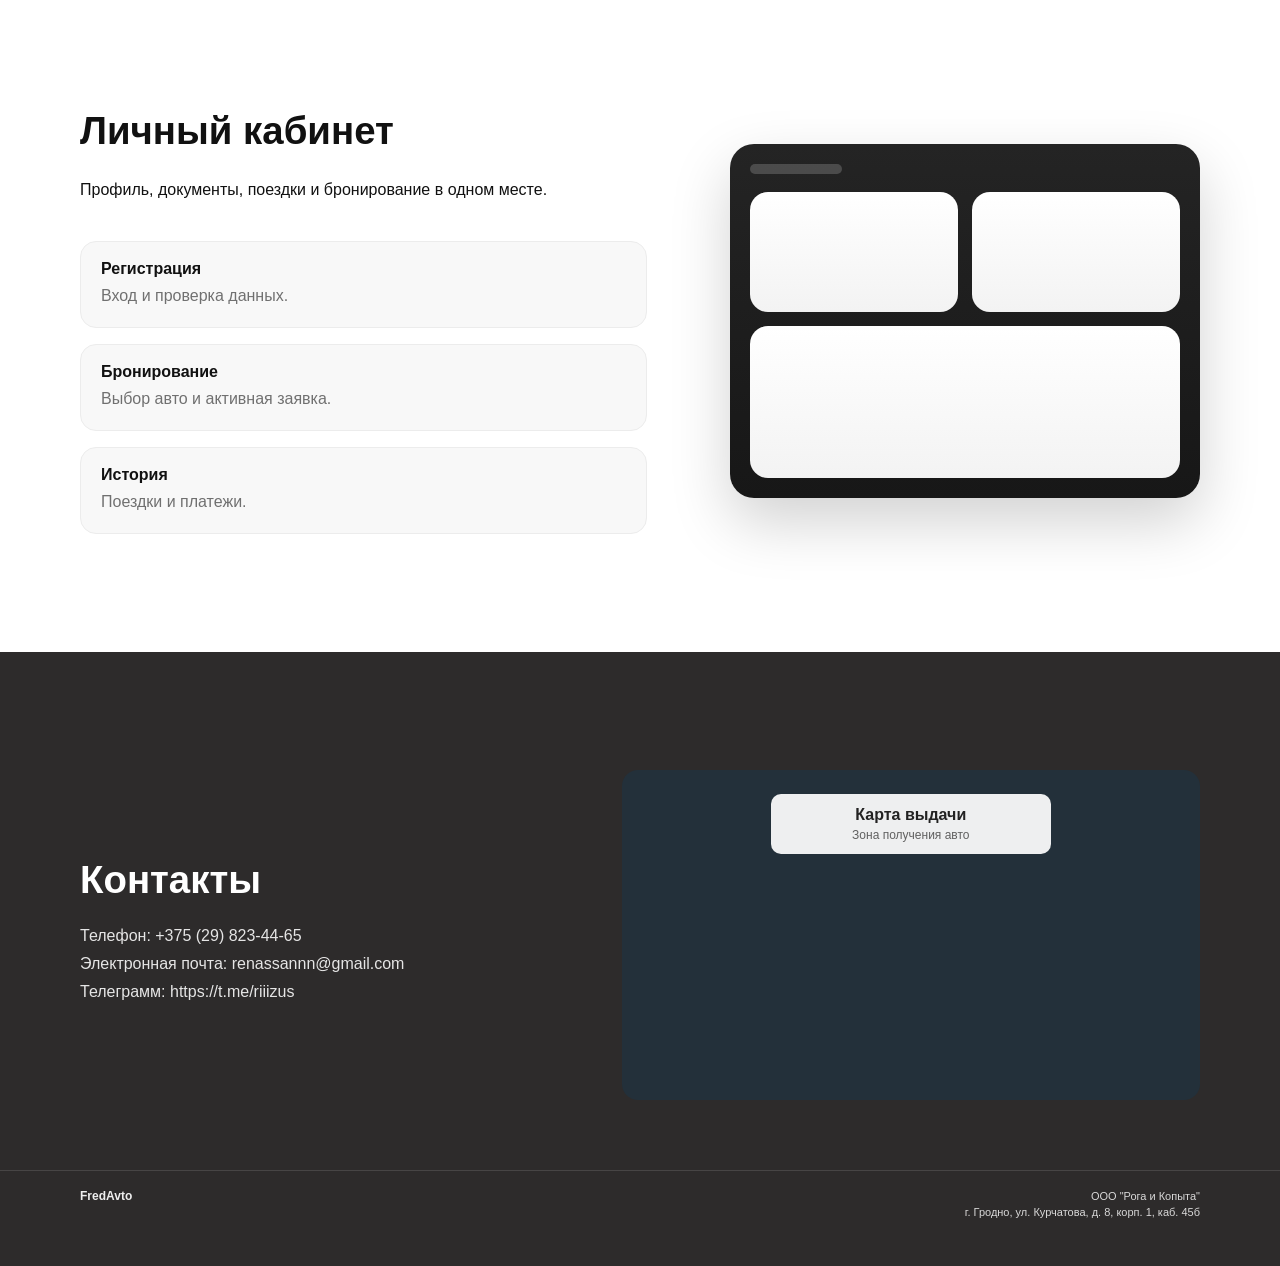
==== commit 9b01ca23: "mobile adaptation" ====
--- a/src/main/resources/static/index.html
+++ b/src/main/resources/static/index.html
@@ -34,6 +34,9 @@
             <a href="#contacts">Контакты</a>
             <a href="/services.html">Услуги</a>
         </nav>
+        <button type="button" class="drawer-menu-toggle header-drawer-burger" aria-label="Открыть меню">
+            <span></span><span></span><span></span>
+        </button>
         <div class="auth-block">
             <span id="currentUserLabel" class="auth-user-label hidden"></span>
             <button id="openLogin" class="btn btn-small" type="button">Войти</button>
--- a/src/main/resources/static/css/app.css
+++ b/src/main/resources/static/css/app.css
@@ -152,6 +152,12 @@
     -webkit-tap-highlight-color: transparent;
 }
 
+/* Компактная шапка на мобилке: только бренд + этот бургер */
+.header-drawer-burger {
+    display: none;
+    flex-shrink: 0;
+}
+
 .nav-backdrop {
     display: none;
     position: fixed;
@@ -571,6 +577,7 @@
     border-top: 1px solid var(--line);
     background: var(--dark);
     padding: 18px 0 46px;
+    padding-bottom: max(46px, env(safe-area-inset-bottom, 0px));
 }
 
 .footer__inner {
@@ -756,13 +763,11 @@
 @media (max-width: 780px) {
     .header-row,
     .inner-header .header-row {
-        grid-template-columns: auto auto minmax(0, 1fr) auto;
-        grid-template-areas:
-            "brand toggle logo auth"
-            "navleft navleft navleft navleft"
-            "navright navright navright navright";
+        grid-template-columns: minmax(0, 1fr) auto;
+        grid-template-areas: "brand burger";
         align-items: center;
-        row-gap: 10px;
+        column-gap: 12px;
+        row-gap: 0;
     }
 
     .brand-anchor {
@@ -770,73 +775,46 @@
         gap: 10px;
         margin-left: 0;
         min-width: 0;
+        max-width: 100%;
     }
 
     .brand-icon {
         width: 44px;
         height: 44px;
+        flex-shrink: 0;
     }
 
     .brand-name {
-        font-size: clamp(1.15rem, 4.5vw, 24px);
-    }
-
+        font-size: clamp(1.05rem, 4.2vw, 22px);
+        min-width: 0;
+        overflow: hidden;
+        text-overflow: ellipsis;
+    }
+
+    #menuToggle,
     .menu-toggle {
-        grid-area: toggle;
-        display: inline-flex;
+        display: none !important;
+    }
+
+    .logo {
+        display: none !important;
+    }
+
+    .menu-left,
+    .menu-right {
+        display: none !important;
+    }
+
+    .auth-block {
+        display: none !important;
+    }
+
+    .header-drawer-burger {
+        grid-area: burger;
+        display: inline-flex !important;
         align-items: center;
         justify-content: center;
-    }
-
-    .logo {
-        grid-area: logo;
-        justify-self: center;
-        font-size: clamp(0.85rem, 3.2vw, 18px);
-        text-align: center;
-        min-width: 0;
-    }
-
-    .auth-block {
-        grid-area: auth;
         justify-self: end;
-        gap: 6px;
-        min-width: 0;
-    }
-
-    .menu-left,
-    .menu-right {
-        display: none;
-        position: static;
-        left: auto;
-        right: auto;
-        top: auto;
-        flex-direction: column;
-        align-items: stretch;
-        gap: 4px;
-        padding: 12px 14px;
-        background: #141414;
-        border: 1px solid rgba(255, 255, 255, 0.18);
-        border-radius: 12px;
-        justify-self: stretch;
-    }
-
-    .menu-left.open {
-        display: flex;
-        grid-area: navleft;
-    }
-
-    .menu-right.open {
-        display: flex;
-        grid-area: navright;
-    }
-
-    .menu a {
-        padding: 10px 6px;
-        border-radius: 8px;
-    }
-
-    .menu a:active {
-        background: rgba(255, 255, 255, 0.06);
     }
 
     .btn-small {
@@ -859,13 +837,39 @@
         margin-right: 0;
     }
 
+    .footer {
+        padding: 22px 0 max(28px, calc(20px + env(safe-area-inset-bottom, 0px)));
+    }
+
     .footer__inner {
         flex-direction: column;
-        gap: 12px;
+        align-items: stretch;
+        gap: 0;
+        text-align: left;
+    }
+
+    .footer__brand {
+        font-size: 15px;
+        font-weight: 700;
+        letter-spacing: 0.02em;
+        padding-bottom: 14px;
+        margin-bottom: 14px;
+        border-bottom: 1px solid rgba(255, 255, 255, 0.14);
     }
 
     .footer__meta {
         text-align: left;
+        gap: 10px;
+        max-width: 100%;
+    }
+
+    .footer__meta p {
+        font-size: 13px;
+        line-height: 1.55;
+        color: rgba(255, 255, 255, 0.78);
+        overflow-wrap: anywhere;
+        word-break: break-word;
+        hyphens: auto;
     }
 
     .pricing-row strong {
@@ -889,6 +893,21 @@
 @media (max-width: 480px) {
     .section {
         padding: 64px 0;
+    }
+
+    .footer {
+        padding: 20px 0 max(24px, calc(16px + env(safe-area-inset-bottom, 0px)));
+    }
+
+    .footer__brand {
+        font-size: 14px;
+        padding-bottom: 12px;
+        margin-bottom: 12px;
+    }
+
+    .footer__meta p {
+        font-size: 12.5px;
+        line-height: 1.6;
     }
 
     .hero-stage {
@@ -1052,6 +1071,77 @@
     color: #1b6b1f;
 }
 
+.drawer-menu__link_primary {
+    font-size: clamp(1.2rem, 4.2vw, 1.65rem);
+    font-weight: 600;
+}
+
+.drawer-menu__list_secondary .drawer-menu__link {
+    font-size: clamp(1.05rem, 3.5vw, 1.35rem);
+}
+
+.drawer-nav-section__title {
+    margin: 20px 0 10px;
+    font-size: 11px;
+    font-weight: 700;
+    letter-spacing: 0.14em;
+    color: #5c6658;
+    text-transform: uppercase;
+}
+
+.drawer-auth-panel {
+    margin-top: 22px;
+    padding-top: 20px;
+    border-top: 2px solid rgba(36, 39, 43, 0.1);
+    display: grid;
+    gap: 12px;
+}
+
+.drawer-auth-guest {
+    display: grid;
+    grid-template-columns: 1fr 1fr;
+    gap: 10px;
+}
+
+.drawer-auth-guest .btn {
+    margin: 0;
+    text-align: center;
+    padding: 12px 10px;
+    border-radius: 14px;
+    font-size: 14px;
+}
+
+.drawer-auth-guest .btn-secondary {
+    border: 2px solid #232323;
+    color: #111;
+    background: rgba(255, 255, 255, 0.85);
+    box-shadow: none;
+}
+
+.drawer-auth-user {
+    display: flex;
+    flex-wrap: wrap;
+    align-items: center;
+    justify-content: space-between;
+    gap: 12px;
+}
+
+.drawer-auth-user-label {
+    margin: 0;
+    font-size: 15px;
+    font-weight: 600;
+    color: #1a1a1a;
+    flex: 1 1 120px;
+    min-width: 0;
+    word-break: break-word;
+}
+
+.drawer-open-support-in-menu {
+    width: 100%;
+    margin-top: 2px;
+    justify-content: center;
+}
+
 .drawer-app-button {
     margin-top: 26px;
     min-height: 58px;
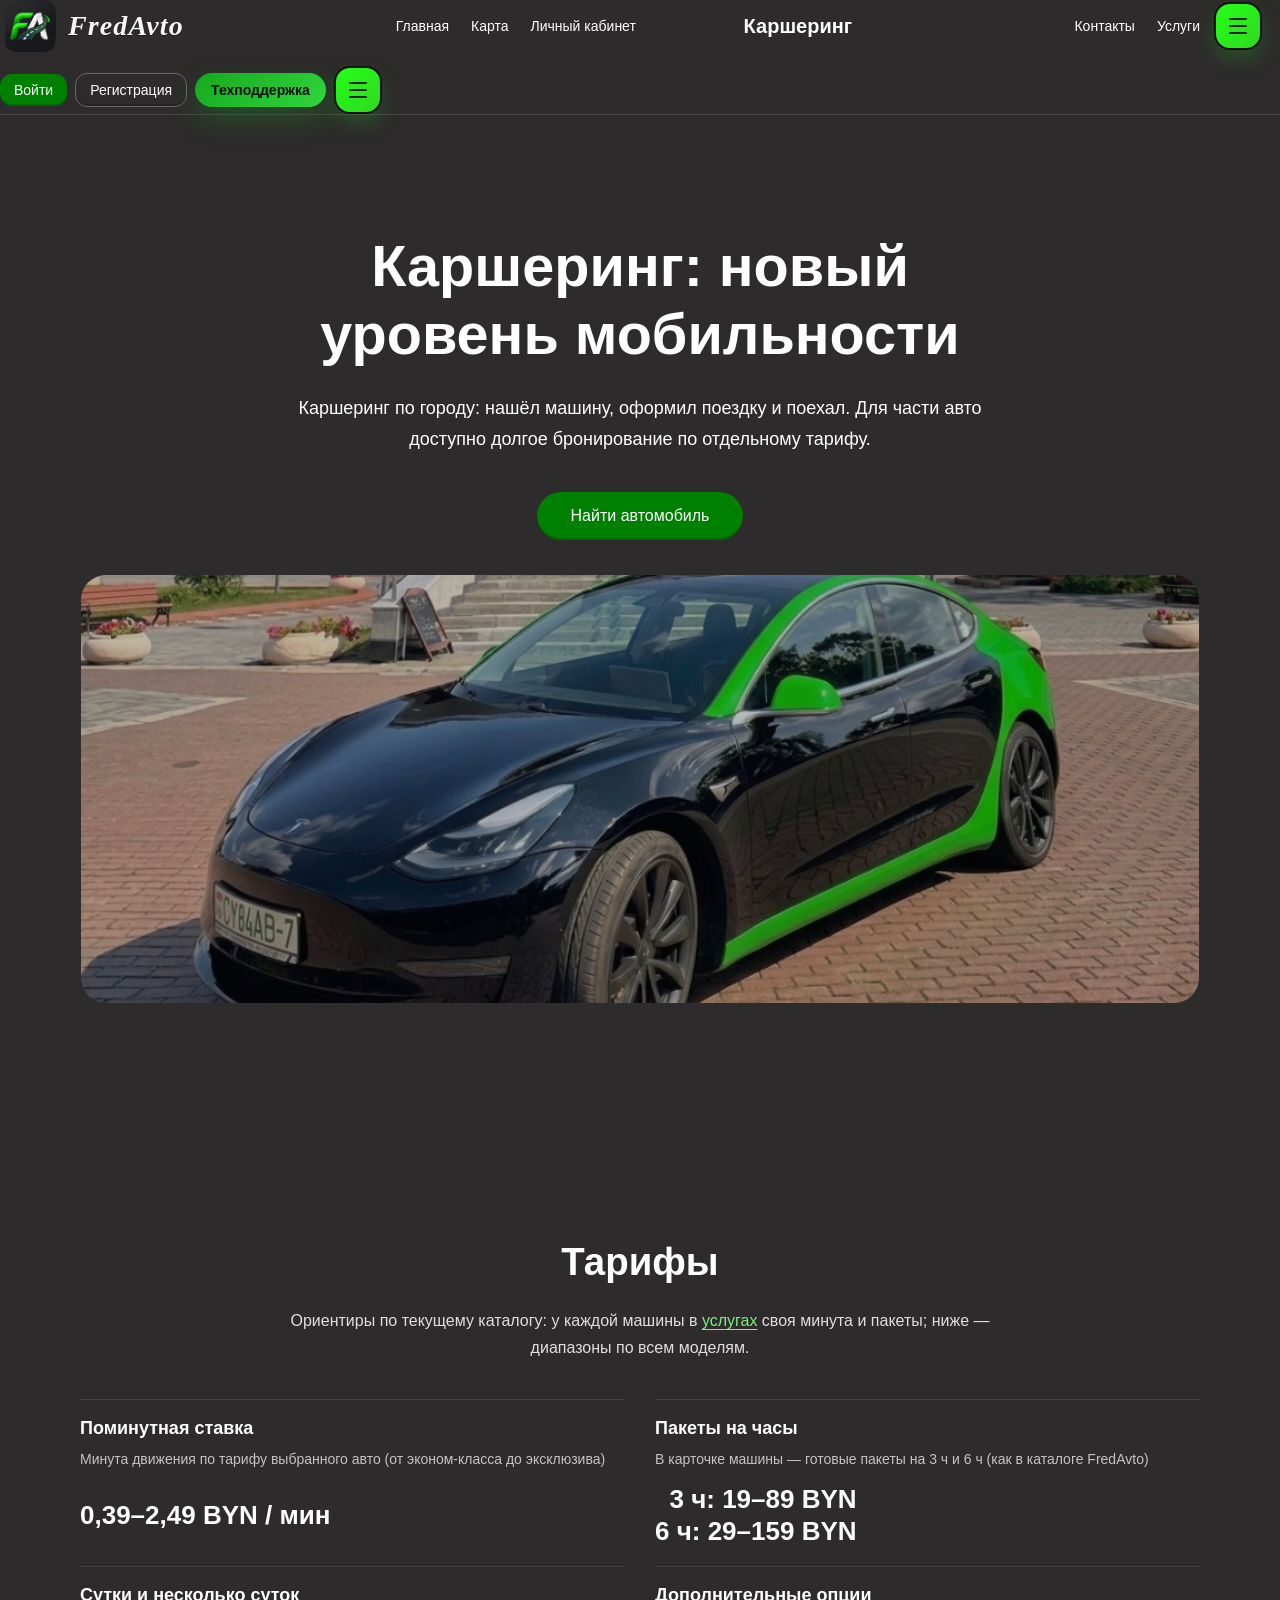
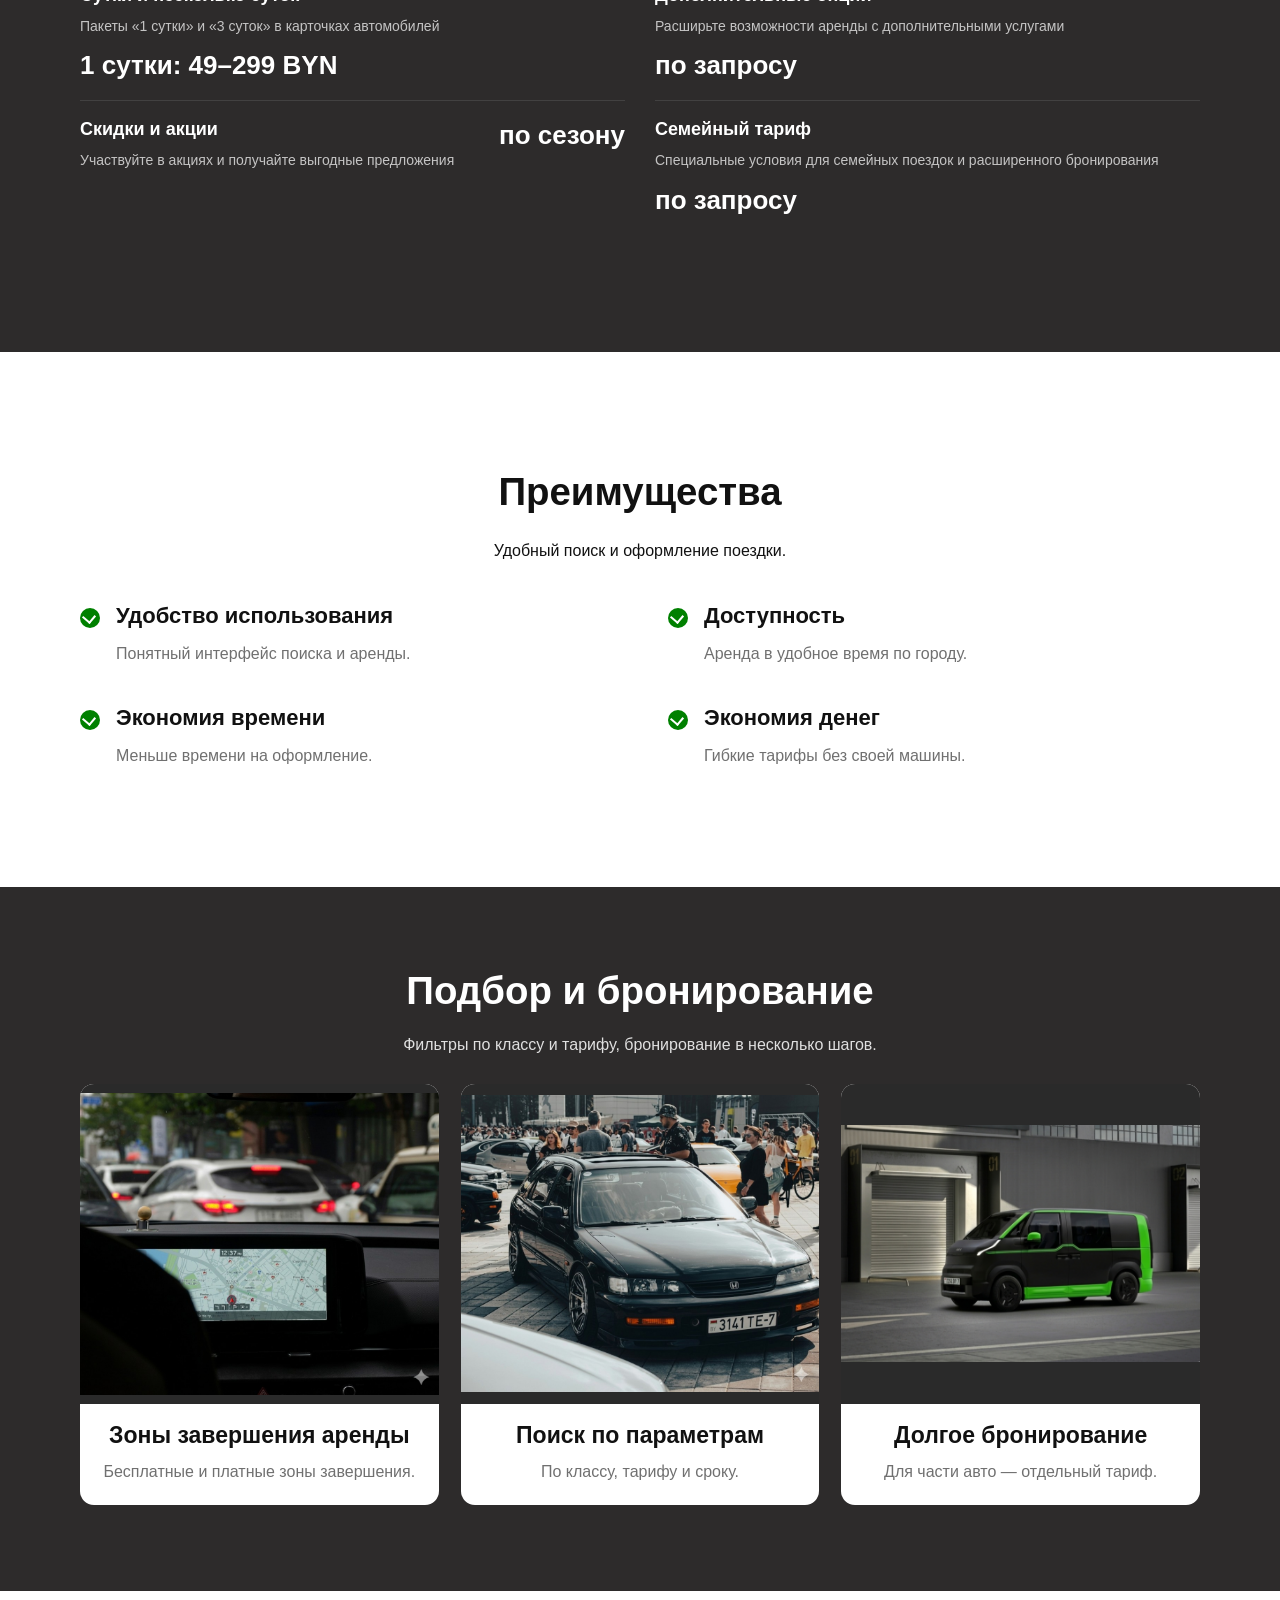
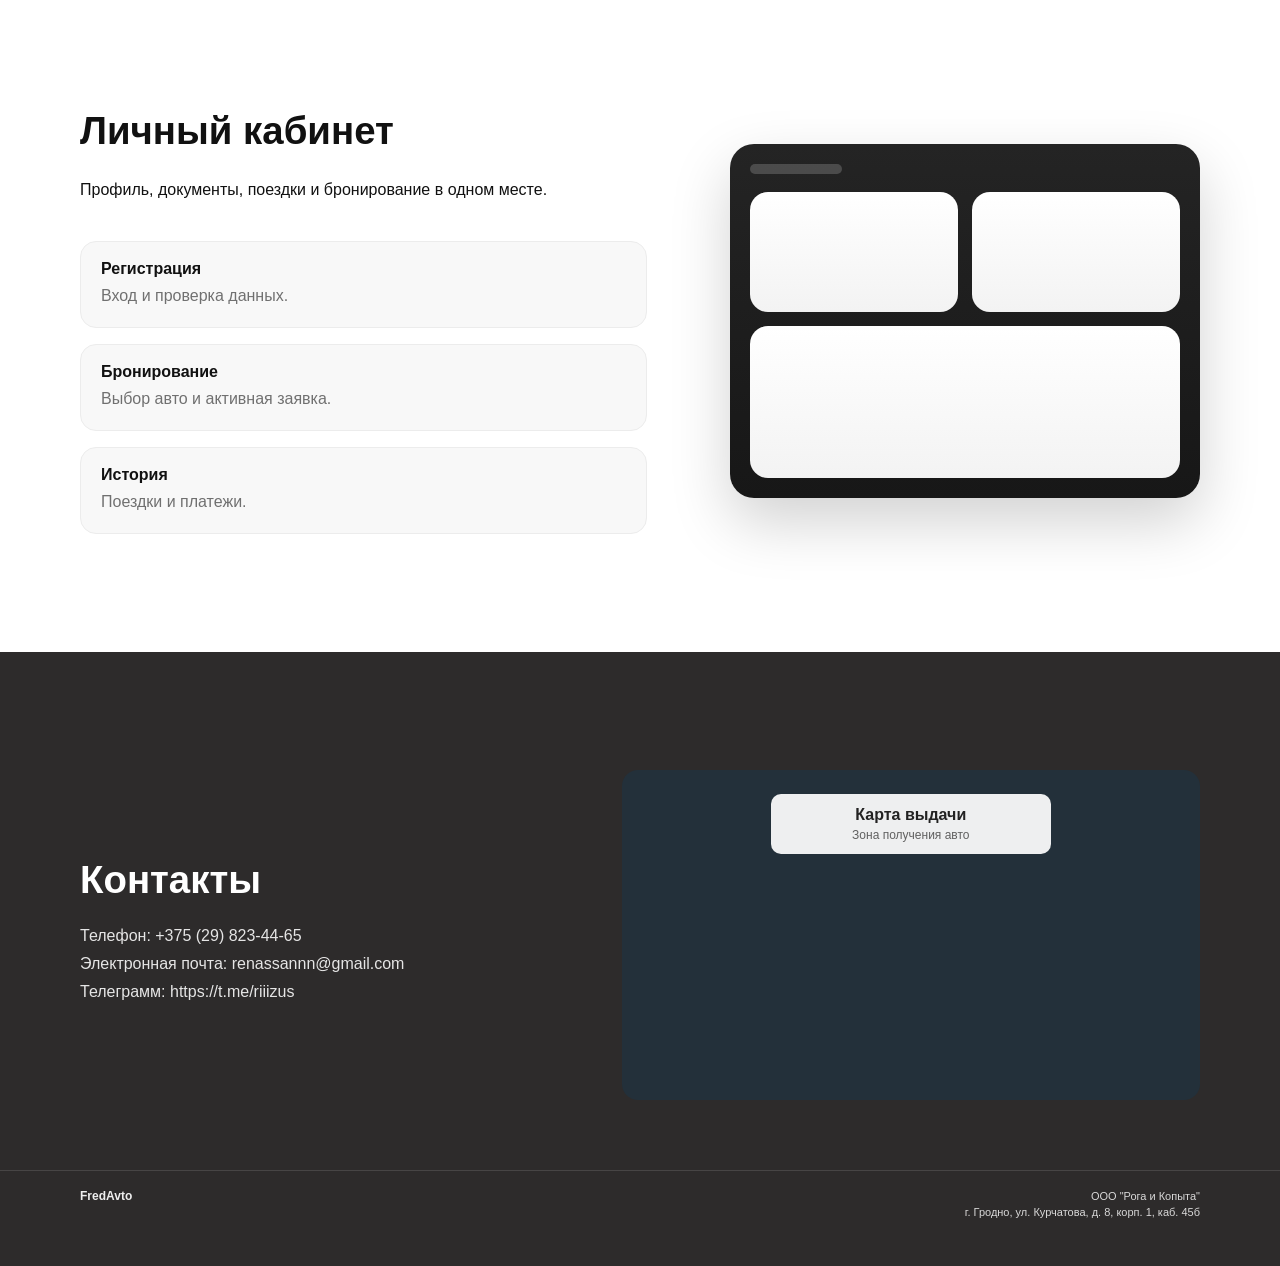
==== commit 4944c84a: "separation of styles and markup," ====
--- a/src/main/resources/static/index.html
+++ b/src/main/resources/static/index.html
@@ -6,6 +6,7 @@
     <title>Инновационная платформа каршеринга</title>
     <meta name="description" content="Инновационная веб-платформа для краткосрочной аренды автомобилей.">
     <link rel="stylesheet" href="css/app.css">
+    <link rel="stylesheet" href="css/mobile-header.css" media="(max-width: 780px)">
     <link
             rel="stylesheet"
             href="https://unpkg.com/leaflet@1.9.4/dist/leaflet.css"
@@ -34,9 +35,6 @@
             <a href="#contacts">Контакты</a>
             <a href="/services.html">Услуги</a>
         </nav>
-        <button type="button" class="drawer-menu-toggle header-drawer-burger" aria-label="Открыть меню">
-            <span></span><span></span><span></span>
-        </button>
         <div class="auth-block">
             <span id="currentUserLabel" class="auth-user-label hidden"></span>
             <button id="openLogin" class="btn btn-small" type="button">Войти</button>
--- a/src/main/resources/static/css/app.css
+++ b/src/main/resources/static/css/app.css
@@ -42,13 +42,10 @@
 }
 
 .site-header .container {
-    width: 100%;
+    width: calc(100vw - 18px);
     max-width: none;
     margin-left: 0;
-    margin-right: 0;
-    padding-left: clamp(12px, 3.5vw, 18px);
-    padding-right: clamp(12px, 3.5vw, 18px);
-    box-sizing: border-box;
+    margin-right: 18px;
 }
 
 .header-row {
@@ -152,7 +149,7 @@
     -webkit-tap-highlight-color: transparent;
 }
 
-/* Компактная шапка на мобилке: только бренд + этот бургер */
+/* Бургер вставляется скриптом; на десктопе не показывается (мобильные стили в mobile-header.css) */
 .header-drawer-burger {
     display: none;
     flex-shrink: 0;
@@ -170,12 +167,6 @@
 
 .nav-backdrop.is-visible {
     display: block;
-}
-
-@media (max-width: 780px) {
-    body.nav-open {
-        overflow: hidden;
-    }
 }
 
 .section {
@@ -761,65 +752,61 @@
 }
 
 @media (max-width: 780px) {
+    .site-header .container {
+        width: calc(100vw - 10px);
+        margin-right: 10px;
+    }
+
     .header-row,
     .inner-header .header-row {
-        grid-template-columns: minmax(0, 1fr) auto;
-        grid-template-areas: "brand burger";
-        align-items: center;
-        column-gap: 12px;
-        row-gap: 0;
+        grid-template-columns: auto auto 1fr auto;
+    }
+
+    .logo {
+        order: 3;
     }
 
     .brand-anchor {
-        grid-area: brand;
+        order: 1;
         gap: 10px;
-        margin-left: 0;
-        min-width: 0;
-        max-width: 100%;
+        margin-left: 2px;
     }
 
     .brand-icon {
         width: 44px;
         height: 44px;
-        flex-shrink: 0;
     }
 
     .brand-name {
-        font-size: clamp(1.05rem, 4.2vw, 22px);
-        min-width: 0;
-        overflow: hidden;
-        text-overflow: ellipsis;
-    }
-
-    #menuToggle,
+        font-size: 24px;
+    }
+
+    .auth-block {
+        order: 4;
+        gap: 6px;
+    }
+
     .menu-toggle {
-        display: none !important;
-    }
-
-    .logo {
-        display: none !important;
+        display: inline-block;
+        order: 2;
     }
 
     .menu-left,
     .menu-right {
-        display: none !important;
-    }
-
-    .auth-block {
-        display: none !important;
-    }
-
-    .header-drawer-burger {
-        grid-area: burger;
-        display: inline-flex !important;
-        align-items: center;
-        justify-content: center;
-        justify-self: end;
-    }
-
-    .btn-small {
-        padding: 8px 10px;
-        font-size: 12px;
+        display: none;
+        position: absolute;
+        left: 4vw;
+        right: 4vw;
+        top: 76px;
+        background: #111;
+        border: 1px solid rgba(255, 255, 255, 0.2);
+        border-radius: 12px;
+        padding: 12px;
+    }
+
+    .menu-left.open,
+    .menu-right.open {
+        display: grid;
     }
 
     .hero-copy {
@@ -921,11 +908,6 @@
         text-align: center;
         box-sizing: border-box;
         margin-top: 16px;
-    }
-
-    .auth-block {
-        flex-wrap: wrap;
-        justify-content: flex-end;
     }
 }
 
@@ -1241,59 +1223,3 @@
     font-size: 14px;
 }
 
-@media (max-width: 780px) {
-    .auth-block {
-        flex-wrap: wrap;
-        justify-content: flex-end;
-    }
-
-    .btn-support {
-        order: 10;
-    }
-
-    .drawer-menu-toggle {
-        width: 44px;
-        height: 44px;
-        border-radius: 14px;
-    }
-
-    .drawer {
-        top: 4px;
-        right: 4px;
-        bottom: 4px;
-        width: calc(100vw - 8px);
-    }
-
-    .drawer__inner {
-        padding: 22px 18px 20px;
-        border-radius: 24px;
-    }
-
-    .drawer-close {
-        width: 50px;
-        height: 50px;
-        border-radius: 16px;
-        font-size: 24px;
-    }
-
-    .drawer-menu__link {
-        font-size: clamp(1.35rem, 6vw, 2rem);
-    }
-
-    .support-card {
-        grid-template-columns: 54px 1fr;
-        padding: 14px 14px;
-        min-height: 76px;
-    }
-
-    .support-card__icon {
-        width: 42px;
-        height: 42px;
-        border-radius: 12px;
-        font-size: 14px;
-    }
-
-    .support-card__value {
-        font-size: clamp(1rem, 4.8vw, 1.35rem);
-    }
-}
--- a/src/main/resources/static/css/mobile-header.css
+++ b/src/main/resources/static/css/mobile-header.css
@@ -0,0 +1,123 @@
+/*
+ * Шапка только для узких экранов.
+ * Подключайте: <link rel="stylesheet" href="css/mobile-header.css" media="(max-width: 780px)">
+ * На ширине >780px файл не применяется — разметка шапки как на десктопе.
+ */
+
+.header-row,
+.inner-header .header-row {
+    grid-template-columns: minmax(0, 1fr) auto;
+    grid-template-areas: "brand burger";
+    align-items: center;
+    column-gap: 12px;
+    row-gap: 0;
+}
+
+.brand-anchor {
+    grid-area: brand;
+    gap: 10px;
+    margin-left: 0;
+    min-width: 0;
+    max-width: 100%;
+}
+
+.brand-icon {
+    width: 44px;
+    height: 44px;
+    flex-shrink: 0;
+}
+
+.brand-name {
+    font-size: clamp(1.05rem, 4.2vw, 22px);
+    min-width: 0;
+    overflow: hidden;
+    text-overflow: ellipsis;
+}
+
+#menuToggle,
+.menu-toggle {
+    display: none !important;
+}
+
+.logo {
+    display: none !important;
+}
+
+.menu-left,
+.menu-right {
+    display: none !important;
+}
+
+.auth-block {
+    display: none !important;
+}
+
+.header-drawer-burger {
+    grid-area: burger;
+    display: inline-flex !important;
+    align-items: center;
+    justify-content: center;
+    justify-self: end;
+}
+
+.btn-small {
+    padding: 8px 10px;
+    font-size: 12px;
+}
+
+body.nav-open {
+    overflow: hidden;
+}
+
+.site-header .container {
+    width: 100%;
+    padding-left: clamp(12px, 3.5vw, 18px);
+    padding-right: clamp(12px, 3.5vw, 18px);
+    box-sizing: border-box;
+}
+
+.drawer-menu-toggle {
+    width: 44px;
+    height: 44px;
+    border-radius: 14px;
+}
+
+.drawer {
+    top: 4px;
+    right: 4px;
+    bottom: 4px;
+    width: calc(100vw - 8px);
+}
+
+.drawer__inner {
+    padding: 22px 18px 20px;
+    border-radius: 24px;
+}
+
+.drawer-close {
+    width: 50px;
+    height: 50px;
+    border-radius: 16px;
+    font-size: 24px;
+}
+
+.drawer-menu__link {
+    font-size: clamp(1.35rem, 6vw, 2rem);
+}
+
+.support-card {
+    grid-template-columns: 54px 1fr;
+    padding: 14px 14px;
+    min-height: 76px;
+}
+
+.support-card__icon {
+    width: 42px;
+    height: 42px;
+    border-radius: 12px;
+    font-size: 14px;
+}
+
+.support-card__value {
+    font-size: clamp(1rem, 4.8vw, 1.35rem);
+}
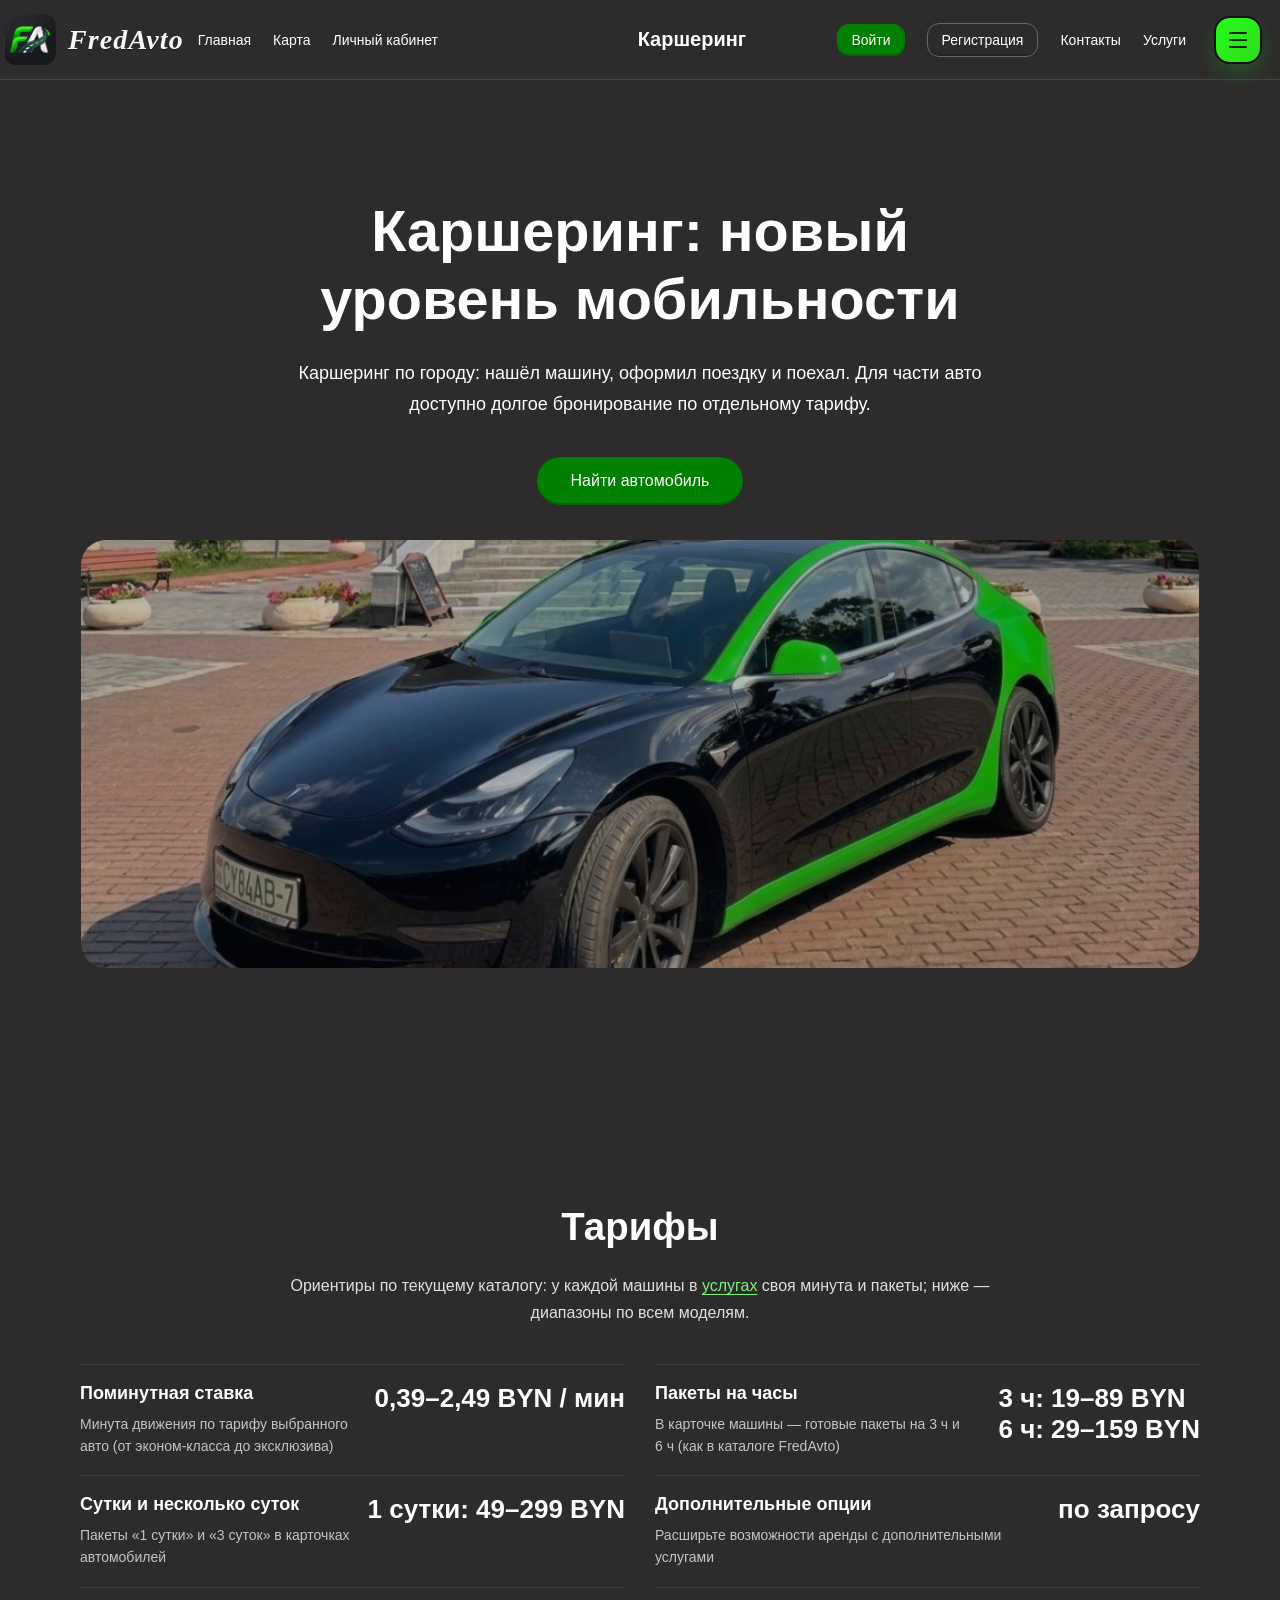
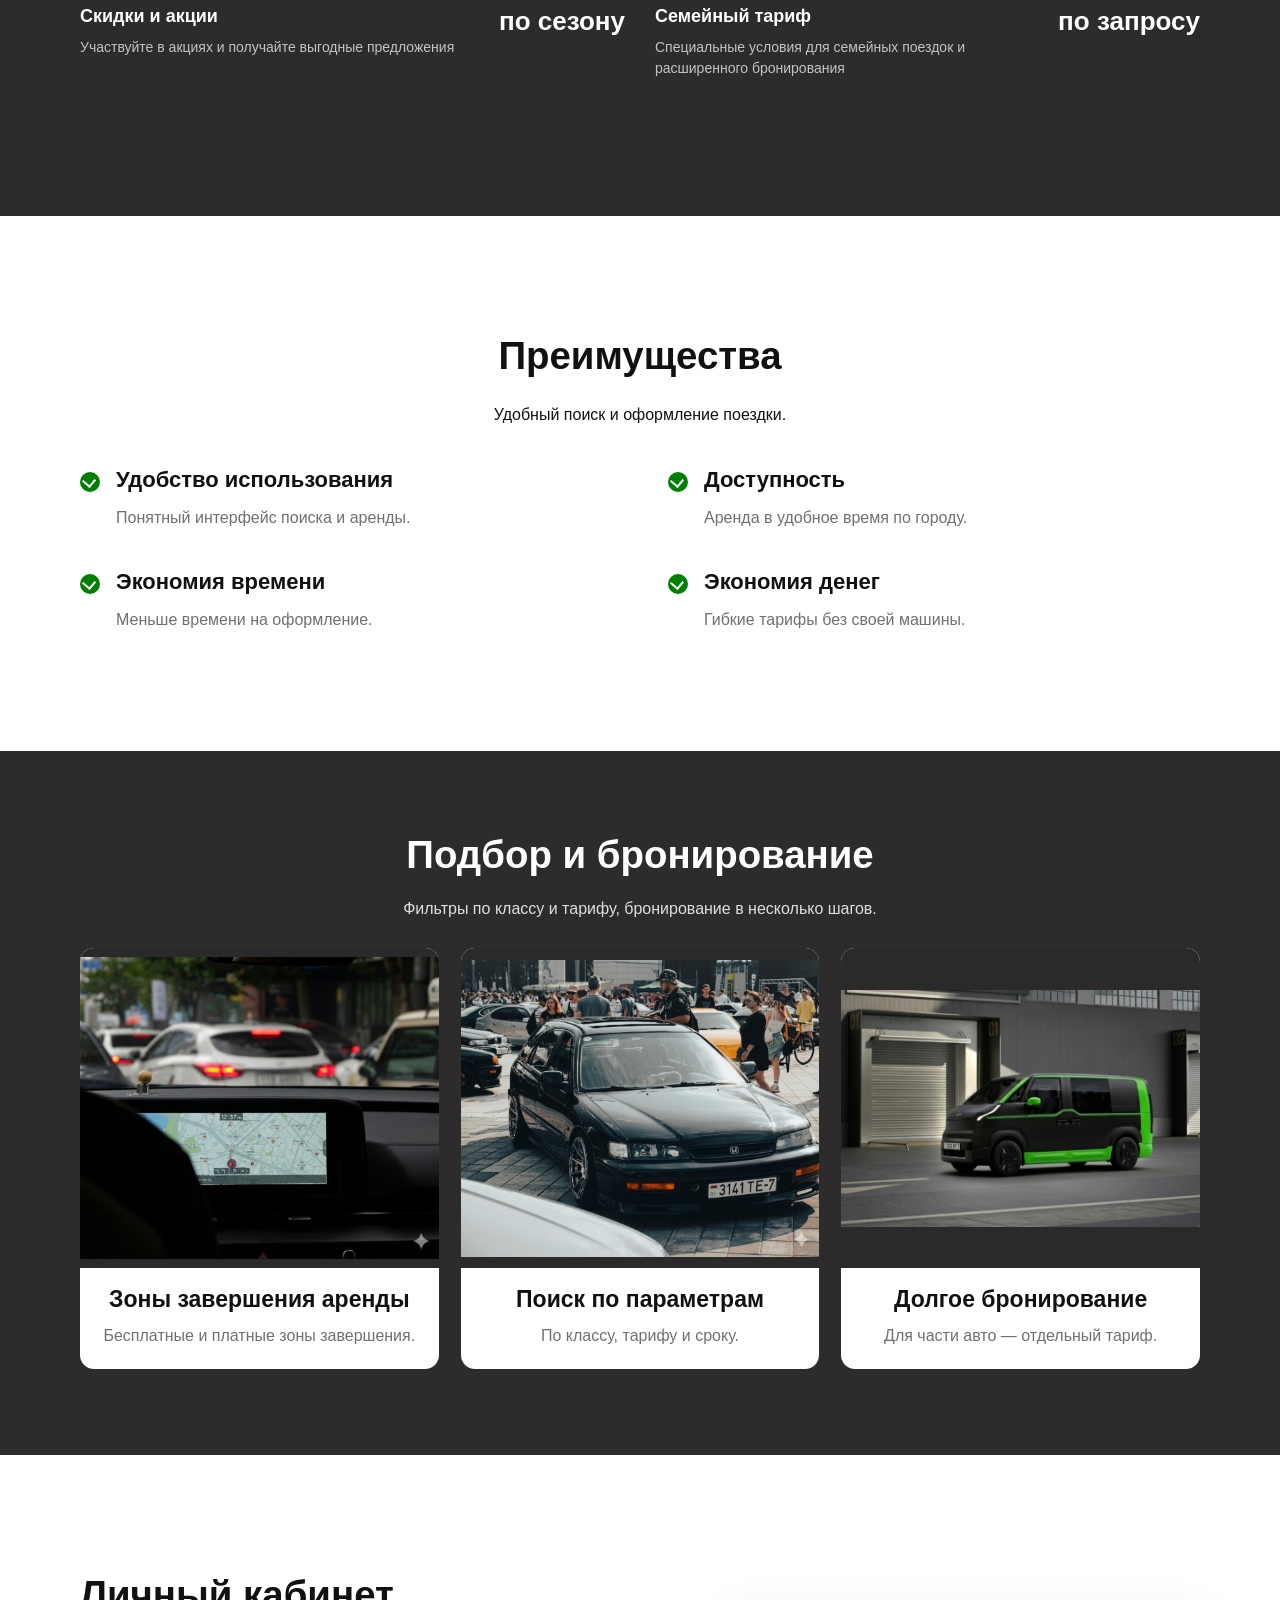
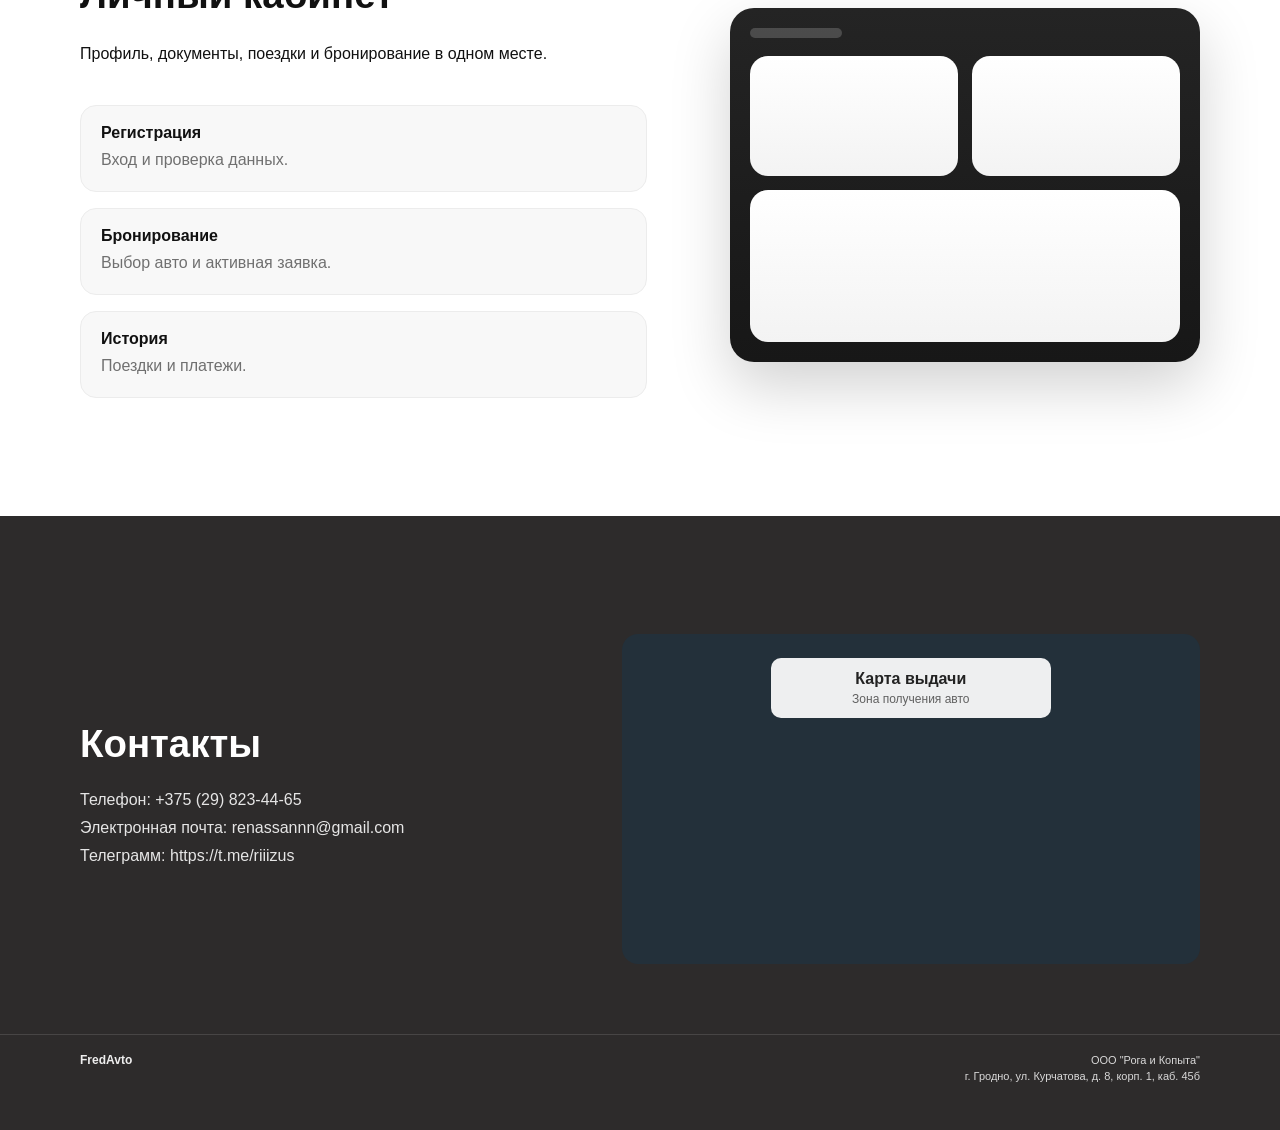
==== commit 006ba420: "Addition and implementation of tariff equipment + L7 machine" ====
--- a/src/main/resources/static/index.html
+++ b/src/main/resources/static/index.html
@@ -1,12 +1,12 @@
-<!DOCTYPE html>
+﻿<!DOCTYPE html>
 <html lang="ru">
 <head>
     <meta charset="UTF-8">
     <meta name="viewport" content="width=device-width, initial-scale=1.0">
     <title>Инновационная платформа каршеринга</title>
     <meta name="description" content="Инновационная веб-платформа для краткосрочной аренды автомобилей.">
-    <link rel="stylesheet" href="css/app.css">
-    <link rel="stylesheet" href="css/mobile-header.css" media="(max-width: 780px)">
+    <link rel="stylesheet" href="css/app.css?v=3">
+    <link rel="stylesheet" href="css/mobile.css?v=2">
     <link
             rel="stylesheet"
             href="https://unpkg.com/leaflet@1.9.4/dist/leaflet.css"
@@ -32,13 +32,13 @@
         <a class="logo" href="#top">Каршеринг</a>
         <nav id="menuRight" class="menu menu-right">
             <a id="panelLink" href="#contacts" class="hidden">Панель администратора</a>
+            <button id="openLogin" class="btn btn-small" type="button">Войти</button>
+            <button id="openRegister" class="btn btn-small btn-secondary" type="button">Регистрация</button>
             <a href="#contacts">Контакты</a>
             <a href="/services.html">Услуги</a>
         </nav>
         <div class="auth-block">
             <span id="currentUserLabel" class="auth-user-label hidden"></span>
-            <button id="openLogin" class="btn btn-small" type="button">Войти</button>
-            <button id="openRegister" class="btn btn-small btn-secondary" type="button">Регистрация</button>
             <button id="logoutBtn" class="btn btn-small hidden" type="button">Выйти</button>
         </div>
     </div>
--- a/src/main/resources/static/css/app.css
+++ b/src/main/resources/static/css/app.css
@@ -1,4 +1,4 @@
-:root {
+﻿:root {
     --dark: #2d2b2b;
     --light: #ffffff;
     --text: #111111;
@@ -13,19 +13,11 @@
     box-sizing: border-box;
 }
 
-html {
-    scroll-padding-top: 88px;
-}
-
 html, body {
     margin: 0;
     font-family: Inter, Segoe UI, Arial, sans-serif;
     color: var(--text);
     background: #f3f3f3;
-}
-
-body {
-    overflow-x: clip;
 }
 
 .container {
@@ -112,6 +104,11 @@
     font-size: 14px;
 }
 
+.site-header .menu button.btn-small {
+    margin-top: 0;
+    flex-shrink: 0;
+}
+
 .menu-left {
     justify-self: start;
 }
@@ -140,16 +137,10 @@
     background: transparent;
     color: #fff;
     border-radius: 8px;
-    padding: 10px 12px;
-    min-height: 44px;
-    min-width: 44px;
-    font: inherit;
-    font-size: 14px;
-    cursor: pointer;
-    -webkit-tap-highlight-color: transparent;
-}
-
-/* Бургер вставляется скриптом; на десктопе не показывается (мобильные стили в mobile-header.css) */
+    padding: 7px 10px;
+}
+
+/* Вставляется скриптом (shared-drawers.js); видимость только в css/mobile.css */
 .header-drawer-burger {
     display: none;
     flex-shrink: 0;
@@ -310,9 +301,7 @@
 .pricing-row {
     display: flex;
     justify-content: space-between;
-    align-items: flex-start;
-    flex-wrap: wrap;
-    gap: 12px 16px;
+    gap: 16px;
     padding: 18px 0;
     border-top: 1px solid rgba(255, 255, 255, 0.1);
 }
@@ -330,11 +319,9 @@
 }
 
 .pricing-row strong {
-    white-space: normal;
-    text-align: right;
-    font-size: clamp(1.15rem, 4.2vw, 26px);
+    white-space: nowrap;
+    font-size: 26px;
     font-weight: 700;
-    line-height: 1.25;
 }
 
 .feature-list {
@@ -568,7 +555,6 @@
     border-top: 1px solid var(--line);
     background: var(--dark);
     padding: 18px 0 46px;
-    padding-bottom: max(46px, env(safe-area-inset-bottom, 0px));
 }
 
 .footer__inner {
@@ -684,11 +670,7 @@
     background: rgba(0, 0, 0, 0.58);
     display: grid;
     place-items: center;
-    z-index: 5100;
-    padding: 16px;
-    box-sizing: border-box;
-    overflow-y: auto;
-    -webkit-overflow-scrolling: touch;
+    z-index: 100;
 }
 
 .modal-card {
@@ -727,188 +709,6 @@
     min-height: 20px;
     margin: 0;
     color: #1f2937;
-}
-
-@media (max-width: 900px) {
-    .section {
-        padding: 90px 0;
-    }
-
-    .pricing-table,
-    .feature-list,
-    .booking-grid,
-    .account-shell,
-    .contacts-layout {
-        grid-template-columns: 1fr;
-    }
-
-    .contact-map {
-        min-height: 280px;
-    }
-
-    .hero-stage {
-        min-height: 300px;
-    }
-}
-
-@media (max-width: 780px) {
-    .site-header .container {
-        width: calc(100vw - 10px);
-        margin-right: 10px;
-    }
-
-    .header-row,
-    .inner-header .header-row {
-        grid-template-columns: auto auto 1fr auto;
-    }
-
-    .logo {
-        order: 3;
-    }
-
-    .brand-anchor {
-        order: 1;
-        gap: 10px;
-        margin-left: 2px;
-    }
-
-    .brand-icon {
-        width: 44px;
-        height: 44px;
-    }
-
-    .brand-name {
-        font-size: 24px;
-    }
-
-    .auth-block {
-        order: 4;
-        gap: 6px;
-    }
-
-    .menu-toggle {
-        display: inline-block;
-        order: 2;
-    }
-
-    .menu-left,
-    .menu-right {
-        display: none;
-        position: absolute;
-        left: 4vw;
-        right: 4vw;
-        top: 76px;
-        background: #111;
-        border: 1px solid rgba(255, 255, 255, 0.2);
-        border-radius: 12px;
-        padding: 12px;
-    }
-
-    .menu-left.open,
-    .menu-right.open {
-        display: grid;
-    }
-
-    .hero-copy {
-        text-align: left;
-    }
-
-    .hero-actions {
-        justify-content: flex-start;
-    }
-
-    .section-title_center,
-    .section-sub_center {
-        text-align: left;
-        margin-left: 0;
-        margin-right: 0;
-    }
-
-    .footer {
-        padding: 22px 0 max(28px, calc(20px + env(safe-area-inset-bottom, 0px)));
-    }
-
-    .footer__inner {
-        flex-direction: column;
-        align-items: stretch;
-        gap: 0;
-        text-align: left;
-    }
-
-    .footer__brand {
-        font-size: 15px;
-        font-weight: 700;
-        letter-spacing: 0.02em;
-        padding-bottom: 14px;
-        margin-bottom: 14px;
-        border-bottom: 1px solid rgba(255, 255, 255, 0.14);
-    }
-
-    .footer__meta {
-        text-align: left;
-        gap: 10px;
-        max-width: 100%;
-    }
-
-    .footer__meta p {
-        font-size: 13px;
-        line-height: 1.55;
-        color: rgba(255, 255, 255, 0.78);
-        overflow-wrap: anywhere;
-        word-break: break-word;
-        hyphens: auto;
-    }
-
-    .pricing-row strong {
-        text-align: left;
-        flex: 1 1 100%;
-    }
-
-    .booking-card__media {
-        height: min(220px, 42vw);
-    }
-
-    .account-preview {
-        justify-items: stretch;
-    }
-
-    .lead {
-        font-size: 16px;
-    }
-}
-
-@media (max-width: 480px) {
-    .section {
-        padding: 64px 0;
-    }
-
-    .footer {
-        padding: 20px 0 max(24px, calc(16px + env(safe-area-inset-bottom, 0px)));
-    }
-
-    .footer__brand {
-        font-size: 14px;
-        padding-bottom: 12px;
-        margin-bottom: 12px;
-    }
-
-    .footer__meta p {
-        font-size: 12.5px;
-        line-height: 1.6;
-    }
-
-    .hero-stage {
-        min-height: 240px;
-        border-radius: 18px;
-    }
-
-    .hero-actions .btn {
-        width: 100%;
-        max-width: 100%;
-        text-align: center;
-        box-sizing: border-box;
-        margin-top: 16px;
-    }
 }
 
 .btn-support {
@@ -946,6 +746,28 @@
     border-radius: 999px;
     background: #142114;
     display: block;
+}
+
+/* ПК: вертикальное центрирование полосы шапки (мобилка — mobile.css). */
+@media (min-width: 781px) {
+    .site-header {
+        display: flex;
+        flex-direction: column;
+        justify-content: center;
+        min-height: 80px;
+        box-sizing: border-box;
+    }
+
+    /* Шестая колонка под бургер после .auth-block (logout слева от бургера). */
+    .site-header .header-row,
+    .site-header.inner-header .header-row {
+        grid-template-columns: auto 1fr auto 1fr auto auto;
+        align-content: center;
+    }
+
+    .site-header .header-drawer-burger {
+        justify-self: end;
+    }
 }
 
 body.drawer-open {
@@ -1222,4 +1044,3 @@
     color: #2b2e31;
     font-size: 14px;
 }
-
--- a/src/main/resources/static/css/mobile.css
+++ b/src/main/resources/static/css/mobile.css
@@ -0,0 +1,327 @@
+/*
+ * Только мобильные и планшетные варианты (узкая ширина).
+ * Подключайте после css/app.css — на ПК эти правила не применяются вне @media.
+ */
+
+@media (max-width: 900px) {
+    .section {
+        padding: 90px 0;
+    }
+
+    .pricing-table,
+    .feature-list,
+    .booking-grid,
+    .account-shell,
+    .contacts-layout {
+        grid-template-columns: 1fr;
+    }
+
+    .contact-map {
+        min-height: 280px;
+    }
+
+    .hero-stage {
+        min-height: 300px;
+    }
+}
+
+@media (max-width: 780px) {
+    /* ——— шапка: компактная полоса + боковое меню (бургер вставляет shared-drawers.js) ——— */
+    .site-header .header-row,
+    .site-header.inner-header .header-row,
+    .inner-header .header-row {
+        grid-template-columns: minmax(0, 1fr) auto;
+        grid-template-areas: "brand burger";
+        align-items: center;
+        column-gap: 12px;
+        row-gap: 0;
+    }
+
+    .site-header .brand-anchor {
+        grid-area: brand;
+        gap: 10px;
+        margin-left: 0;
+        min-width: 0;
+        max-width: 100%;
+    }
+
+    .site-header .brand-icon {
+        width: 44px;
+        height: 44px;
+        flex-shrink: 0;
+    }
+
+    .site-header .brand-name {
+        font-size: clamp(1.05rem, 4.2vw, 22px);
+        min-width: 0;
+        overflow: hidden;
+        text-overflow: ellipsis;
+    }
+
+    #menuToggle,
+    .site-header .menu-toggle {
+        display: none !important;
+    }
+
+    .site-header .logo {
+        display: none !important;
+    }
+
+    .site-header .menu-left,
+    .site-header .menu-right {
+        display: none !important;
+    }
+
+    .site-header .auth-block {
+        display: none !important;
+    }
+
+    .site-header .header-drawer-burger {
+        grid-area: burger;
+        display: inline-flex !important;
+        align-items: center;
+        justify-content: center;
+        justify-self: end;
+    }
+
+    .site-header .btn-small {
+        padding: 8px 10px;
+        font-size: 12px;
+    }
+
+    body.nav-open {
+        overflow: hidden;
+    }
+
+    .site-header .container {
+        width: 100%;
+        padding-left: clamp(12px, 3.5vw, 18px);
+        padding-right: clamp(12px, 3.5vw, 18px);
+        box-sizing: border-box;
+    }
+
+    /* Drawer / техподдержка на узком экране */
+    .drawer-menu-toggle {
+        width: 44px;
+        height: 44px;
+        border-radius: 14px;
+    }
+
+    .drawer {
+        top: 4px;
+        right: 4px;
+        bottom: 4px;
+        width: calc(100vw - 8px);
+    }
+
+    .drawer__inner {
+        padding: 22px 18px 20px;
+        border-radius: 24px;
+    }
+
+    .drawer-close {
+        width: 50px;
+        height: 50px;
+        border-radius: 16px;
+        font-size: 24px;
+    }
+
+    .drawer-menu__link {
+        font-size: clamp(1.35rem, 6vw, 2rem);
+    }
+
+    .support-card {
+        grid-template-columns: 54px 1fr;
+        padding: 14px 14px;
+        min-height: 76px;
+    }
+
+    .support-card__icon {
+        width: 42px;
+        height: 42px;
+        border-radius: 12px;
+        font-size: 14px;
+    }
+
+    .support-card__value {
+        font-size: clamp(1rem, 4.8vw, 1.35rem);
+    }
+
+    /* ——— главная и общие блоки ——— */
+    .modal {
+        padding: 16px;
+        box-sizing: border-box;
+        overflow-y: auto;
+        -webkit-overflow-scrolling: touch;
+    }
+
+    .hero-copy {
+        text-align: left;
+    }
+
+    .hero-actions {
+        justify-content: flex-start;
+    }
+
+    .section-title_center,
+    .section-sub_center {
+        text-align: left;
+        margin-left: 0;
+        margin-right: 0;
+    }
+
+    .footer {
+        padding: 22px 0 max(28px, calc(20px + env(safe-area-inset-bottom, 0px)));
+    }
+
+    .footer__inner {
+        flex-direction: column;
+        align-items: stretch;
+        gap: 0;
+        text-align: left;
+    }
+
+    .footer__brand {
+        font-size: 15px;
+        font-weight: 700;
+        letter-spacing: 0.02em;
+        padding-bottom: 14px;
+        margin-bottom: 14px;
+        border-bottom: 1px solid rgba(255, 255, 255, 0.14);
+    }
+
+    .footer__meta {
+        text-align: left;
+        gap: 10px;
+        max-width: 100%;
+    }
+
+    .footer__meta p {
+        font-size: 13px;
+        line-height: 1.55;
+        color: rgba(255, 255, 255, 0.78);
+        overflow-wrap: anywhere;
+        word-break: break-word;
+        hyphens: auto;
+    }
+
+    .pricing-row strong {
+        text-align: left;
+        flex: 1 1 100%;
+        white-space: normal;
+    }
+
+    .booking-card__media {
+        height: min(220px, 42vw);
+    }
+
+    .account-preview {
+        justify-items: stretch;
+    }
+
+    .lead {
+        font-size: 16px;
+    }
+
+    /* Панели: кабинет, карта зон (было в panels.css после адаптива) */
+    .map-card__header {
+        flex-direction: column;
+        align-items: flex-start;
+        gap: 12px;
+    }
+
+    .panel-banner {
+        flex-direction: column;
+        align-items: flex-start;
+    }
+
+    .stat-card strong {
+        font-size: clamp(1.45rem, 7vw, 34px);
+    }
+
+    .zone-item {
+        flex-wrap: wrap;
+    }
+
+    .zone-item span {
+        white-space: normal;
+        text-align: right;
+    }
+
+    .panel-page h1 {
+        word-wrap: break-word;
+    }
+
+    /* Каталог услуг / карточка авто */
+    .catalog-footer {
+        align-items: stretch;
+        gap: 12px;
+        padding-top: 18px;
+        margin-top: 24px;
+        font-size: 12.5px;
+        line-height: 1.55;
+    }
+
+    .catalog-footer > * {
+        overflow-wrap: anywhere;
+        word-break: break-word;
+    }
+}
+
+@media (max-width: 480px) {
+    .section {
+        padding: 64px 0;
+    }
+
+    .footer {
+        padding: 20px 0 max(24px, calc(16px + env(safe-area-inset-bottom, 0px)));
+    }
+
+    .footer__brand {
+        font-size: 14px;
+        padding-bottom: 12px;
+        margin-bottom: 12px;
+    }
+
+    .footer__meta p {
+        font-size: 12.5px;
+        line-height: 1.6;
+    }
+
+    .hero-stage {
+        min-height: 240px;
+        border-radius: 18px;
+    }
+
+    .hero-actions .btn {
+        width: 100%;
+        max-width: 100%;
+        text-align: center;
+        box-sizing: border-box;
+        margin-top: 16px;
+    }
+
+    .car-detail-title,
+    .catalog-title {
+        font-size: clamp(1.45rem, 6.5vw, 2rem);
+    }
+
+    .car-rate-tab {
+        padding: 10px 16px;
+        font-size: 12px;
+    }
+
+    .car-price-box strong {
+        font-size: clamp(1.35rem, 6vw, 26px);
+    }
+
+    .car-section h2 {
+        font-size: clamp(1.15rem, 5vw, 22px);
+    }
+
+    .catalog-footer {
+        font-size: 12px;
+        gap: 10px;
+        padding-bottom: max(8px, env(safe-area-inset-bottom, 0px));
+    }
+}
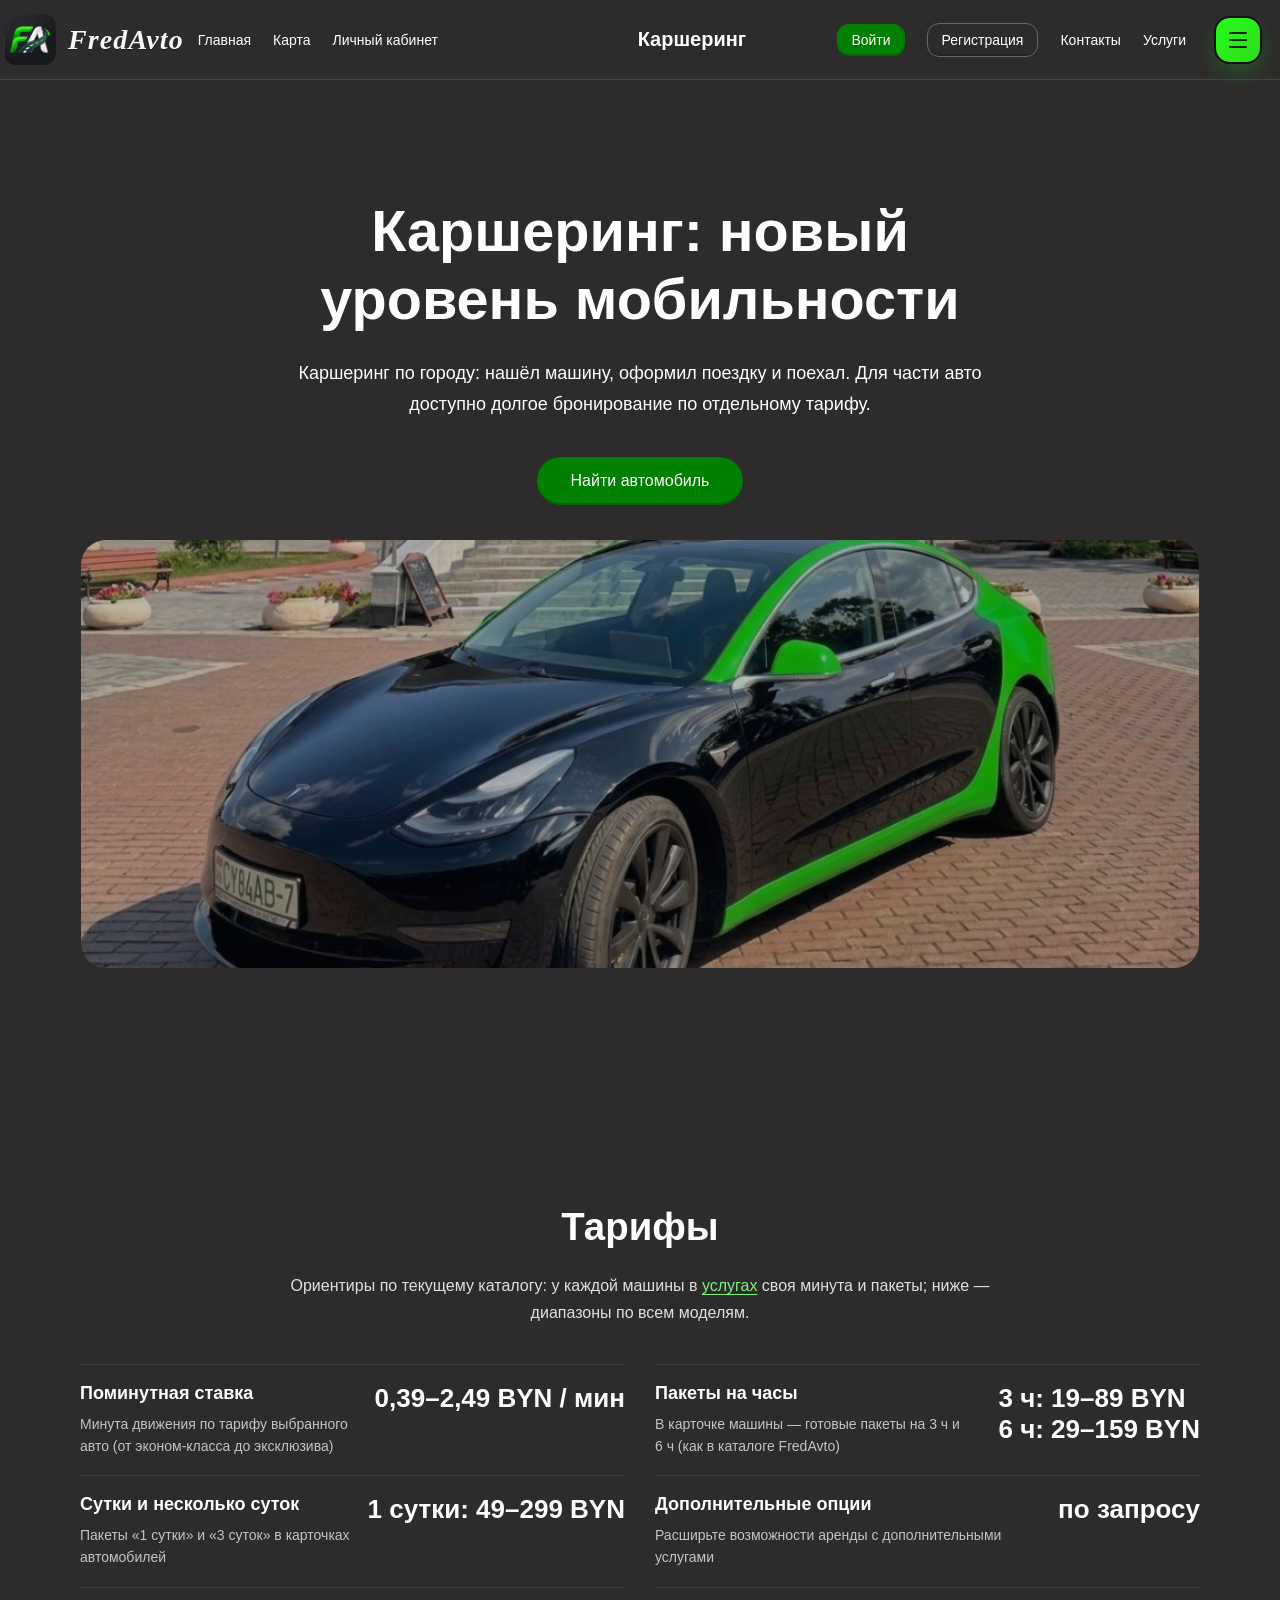
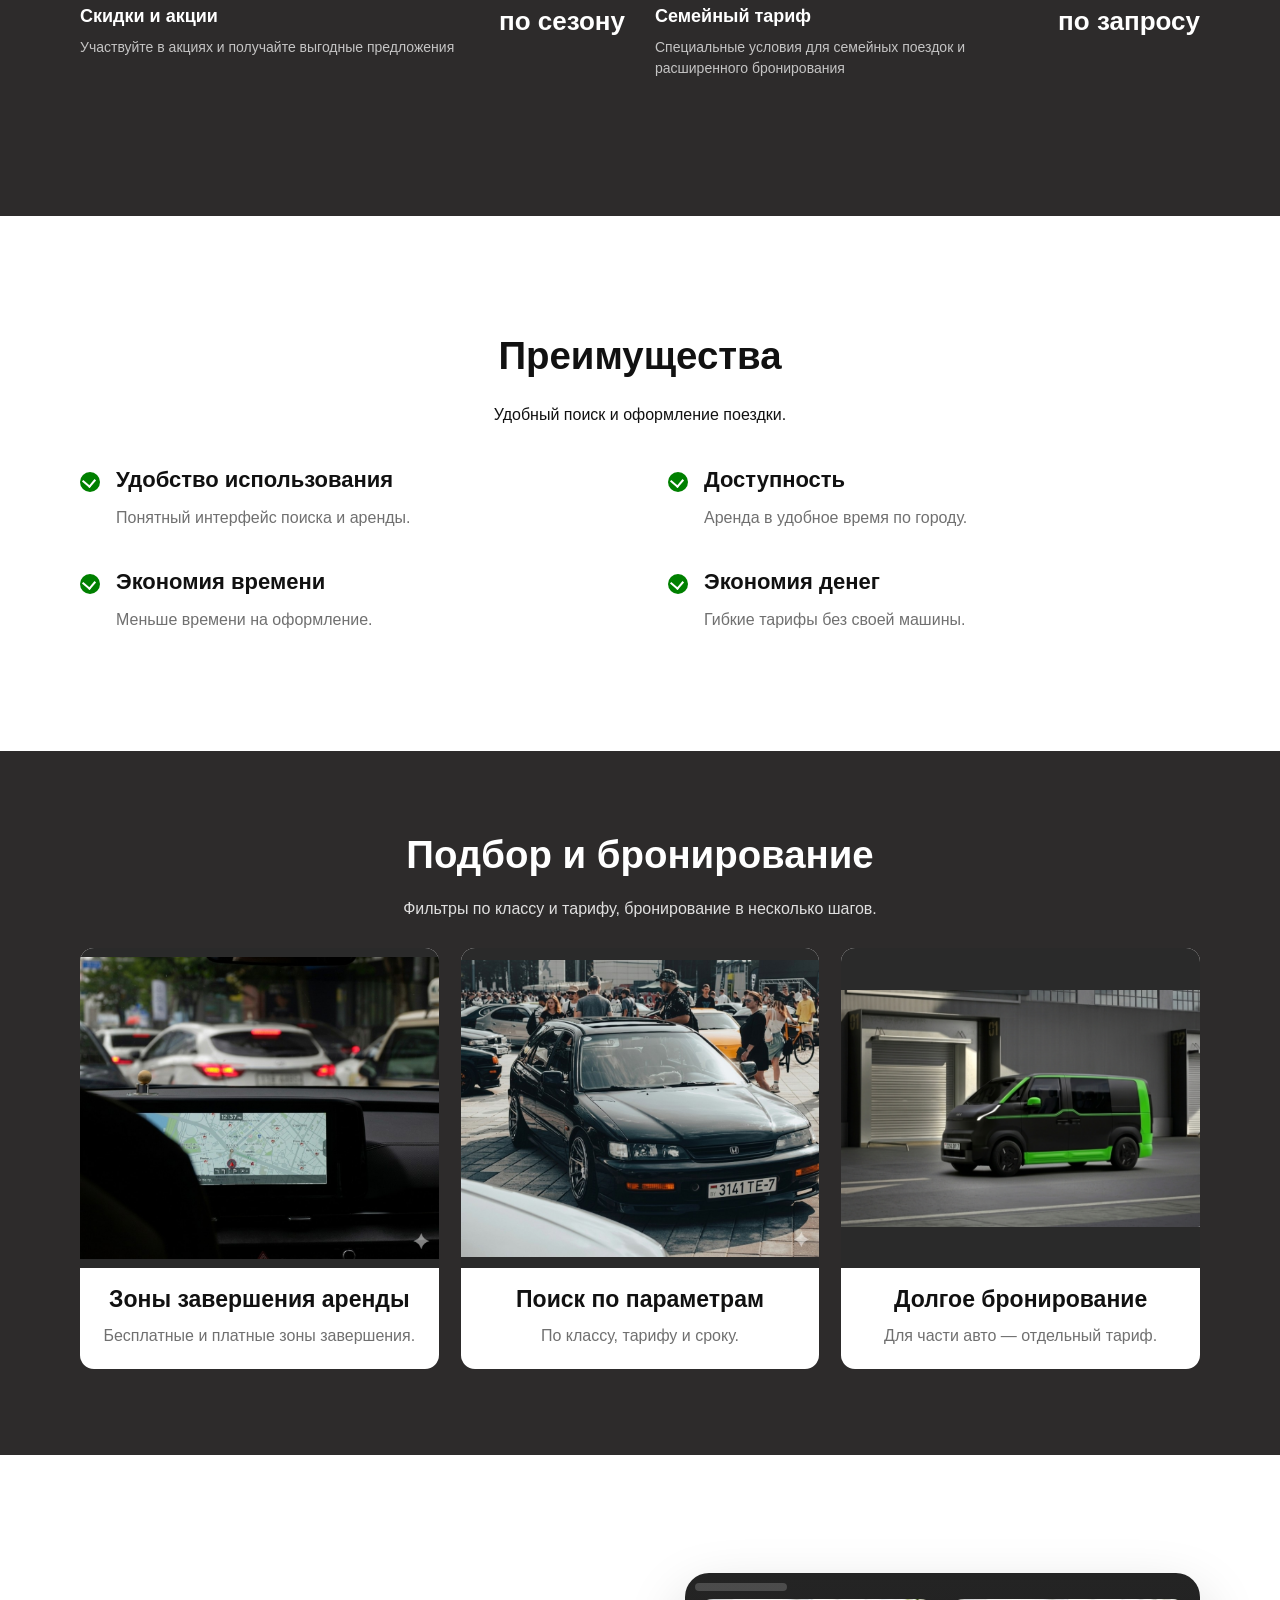
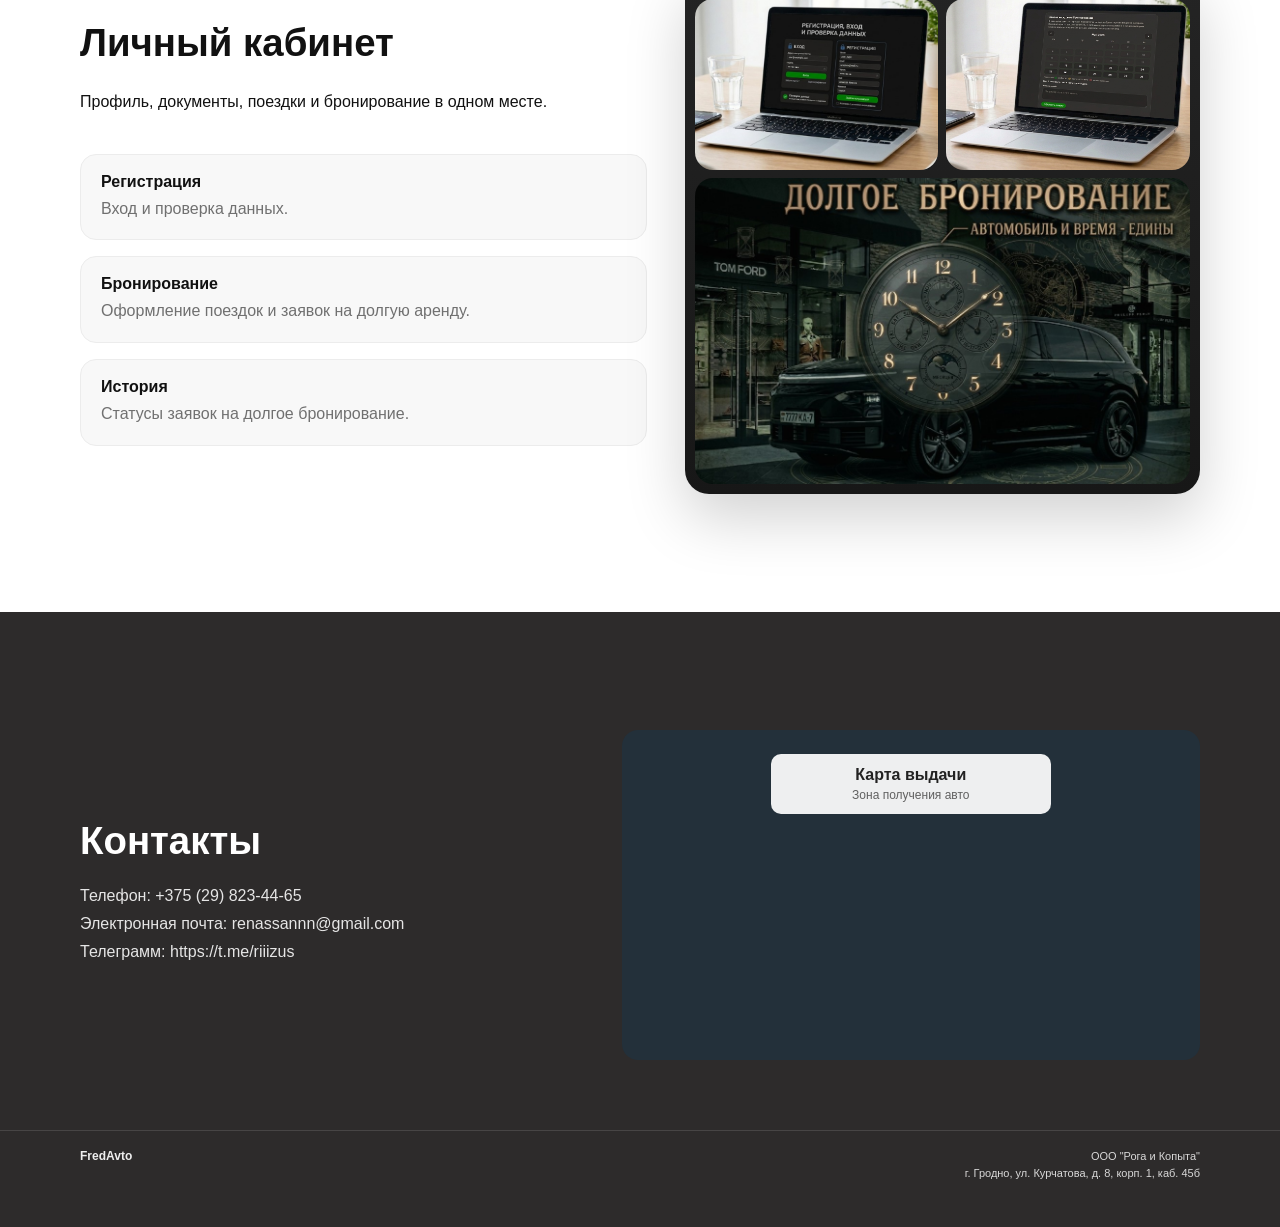
==== commit 8933ce08: "Sync project: long booking, support, admin panel, Docker layout, tests Co-authored-by: Cursor <curso" ====
--- a/src/main/resources/static/index.html
+++ b/src/main/resources/static/index.html
@@ -1,4 +1,4 @@
-﻿<!DOCTYPE html>
+<!DOCTYPE html>
 <html lang="ru">
 <head>
     <meta charset="UTF-8">
@@ -191,17 +191,23 @@
                     </p>
                     <div class="account-points">
                         <div class="account-point"><strong>Регистрация</strong><span>Вход и проверка данных.</span></div>
-                        <div class="account-point"><strong>Бронирование</strong><span>Выбор авто и активная заявка.</span></div>
-                        <div class="account-point"><strong>История</strong><span>Поездки и платежи.</span></div>
+                        <div class="account-point"><strong>Бронирование</strong><span>Оформление поездок и заявок на долгую аренду.</span></div>
+                        <div class="account-point"><strong>История</strong><span>Статусы заявок на долгое бронирование.</span></div>
                     </div>
                 </div>
                 <div class="account-preview">
                     <div class="account-preview__window">
                         <div class="account-preview__bar"></div>
                         <div class="account-preview__grid">
-                            <div class="account-preview__card"></div>
-                            <div class="account-preview__card"></div>
-                            <div class="account-preview__card wide"></div>
+                            <div class="account-preview__card">
+                                <img src="images/site/account-preview.png" alt="Регистрация и вход в личный кабинет">
+                            </div>
+                            <div class="account-preview__card">
+                                <img src="images/site/booking-preview.png" alt="Заявка на долгое бронирование">
+                            </div>
+                            <div class="account-preview__card wide">
+                                <img src="images/site/long-booking-preview.png" alt="Долгое бронирование автомобиля">
+                            </div>
                         </div>
                     </div>
                 </div>
@@ -241,12 +247,25 @@
 </footer>
 
 <div id="loginModal" class="modal hidden">
-    <div class="modal-card">
+    <div class="modal-card auth-modal-card">
         <button id="closeLogin" class="close-btn" type="button">×</button>
-        <h3>Вход</h3>
-        <form id="loginForm" class="form">
-            <input name="email" type="email" placeholder="Email" required>
-            <input name="password" type="password" placeholder="Пароль" required>
+        <div class="auth-modal-head">
+            <span class="auth-modal-icon">▣</span>
+            <div>
+                <p class="auth-modal-kicker">Личный кабинет</p>
+                <h3>Вход</h3>
+                <span>Войдите, чтобы отслеживать заявки и документы.</span>
+            </div>
+        </div>
+        <form id="loginForm" class="form" autocomplete="on">
+            <label class="auth-field">
+                <span>Email</span>
+                <input name="email" type="email" placeholder="you@example.com" autocomplete="username" required>
+            </label>
+            <label class="auth-field">
+                <span>Пароль</span>
+                <input name="password" type="password" placeholder="Введите пароль" autocomplete="current-password" required>
+            </label>
             <button class="btn" type="submit">Войти</button>
         </form>
         <p id="loginStatus" class="auth-status"></p>
@@ -254,15 +273,39 @@
 </div>
 
 <div id="registerModal" class="modal hidden">
-    <div class="modal-card">
+    <div class="modal-card auth-modal-card">
         <button id="closeRegister" class="close-btn" type="button">×</button>
-        <h3>Регистрация</h3>
-        <form id="registerForm" class="form">
-            <input name="username" type="text" placeholder="Логин" required>
-            <input name="email" type="email" placeholder="Email" required>
-            <input name="password" type="password" placeholder="Пароль" required>
-            <input name="firstName" type="text" placeholder="Имя" required>
-            <input name="lastName" type="text" placeholder="Фамилия" required>
+        <div class="auth-modal-head">
+            <span class="auth-modal-icon">✓</span>
+            <div>
+                <p class="auth-modal-kicker">Новый аккаунт</p>
+                <h3>Регистрация</h3>
+                <span>Создайте профиль, затем загрузите документы в кабинете.</span>
+            </div>
+        </div>
+        <form id="registerForm" class="form" autocomplete="on">
+            <label class="auth-field">
+                <span>Логин</span>
+                <input name="username" type="text" placeholder="user_login" autocomplete="nickname" required>
+            </label>
+            <label class="auth-field">
+                <span>Email</span>
+                <input name="email" type="email" placeholder="you@example.com" autocomplete="username" required>
+            </label>
+            <label class="auth-field">
+                <span>Пароль</span>
+                <input name="password" type="password" placeholder="Минимум 6 символов" autocomplete="new-password" required>
+            </label>
+            <div class="auth-form-row">
+                <label class="auth-field">
+                    <span>Имя</span>
+                    <input name="firstName" type="text" placeholder="Иван" autocomplete="given-name" required>
+                </label>
+                <label class="auth-field">
+                    <span>Фамилия</span>
+                    <input name="lastName" type="text" placeholder="Иванов" autocomplete="family-name" required>
+                </label>
+            </div>
             <button class="btn" type="submit">Зарегистрироваться</button>
         </form>
         <p id="registerStatus" class="auth-status"></p>
--- a/src/main/resources/static/css/app.css
+++ b/src/main/resources/static/css/app.css
@@ -1,4 +1,4 @@
-﻿:root {
+:root {
     --dark: #2d2b2b;
     --light: #ffffff;
     --text: #111111;
@@ -460,36 +460,49 @@
 }
 
 .account-preview__window {
-    width: min(100%, 470px);
-    padding: 20px;
+    width: min(100%, 560px);
+    padding: 10px;
     border-radius: 24px;
     background: linear-gradient(180deg, #242424 0%, #171717 100%);
     box-shadow: 0 24px 60px rgba(0, 0, 0, 0.18);
 }
 
 .account-preview__bar {
-    height: 10px;
+    height: 8px;
     width: 92px;
     border-radius: 999px;
     background: rgba(255, 255, 255, 0.18);
-    margin-bottom: 18px;
+    margin-bottom: 8px;
 }
 
 .account-preview__grid {
     display: grid;
     grid-template-columns: repeat(2, minmax(0, 1fr));
-    gap: 14px;
+    gap: 8px;
 }
 
 .account-preview__card {
-    min-height: 120px;
+    min-height: 44px;
     border-radius: 18px;
     background: linear-gradient(180deg, #fff 0%, #f3f3f3 100%);
+    overflow: hidden;
+}
+
+.account-preview__card img {
+    display: block;
+    width: 100%;
+    height: 100%;
+    min-height: 44px;
+    object-fit: cover;
 }
 
 .account-preview__card.wide {
     grid-column: 1 / -1;
-    min-height: 152px;
+    min-height: 264px;
+}
+
+.account-preview__card.wide img {
+    min-height: 264px;
 }
 
 .contacts-layout {
@@ -667,10 +680,12 @@
 .modal {
     position: fixed;
     inset: 0;
-    background: rgba(0, 0, 0, 0.58);
+    background: rgba(0, 0, 0, 0.68);
     display: grid;
     place-items: center;
     z-index: 100;
+    padding: 18px;
+    backdrop-filter: blur(5px);
 }
 
 .modal-card {
@@ -681,34 +696,126 @@
     position: relative;
 }
 
+.auth-modal-card {
+    color: #f6f6f6;
+    background:
+            radial-gradient(circle at top left, rgba(24, 164, 32, 0.24), transparent 34%),
+            linear-gradient(180deg, #232323 0%, #121212 100%);
+    border: 1px solid rgba(255, 255, 255, 0.12);
+    box-shadow: 0 26px 80px rgba(0, 0, 0, 0.42);
+    padding: 28px;
+}
+
 .close-btn {
     position: absolute;
     top: 10px;
     right: 10px;
-    border: 0;
-    background: transparent;
+    width: 38px;
+    height: 38px;
+    border: 1px solid rgba(255, 255, 255, 0.16);
+    border-radius: 12px;
+    background: rgba(255, 255, 255, 0.08);
+    color: inherit;
     font-size: 28px;
+    line-height: 1;
     cursor: pointer;
 }
 
+.auth-modal-head {
+    display: flex;
+    gap: 14px;
+    align-items: flex-start;
+    margin: 0 42px 22px 0;
+}
+
+.auth-modal-icon {
+    width: 42px;
+    height: 42px;
+    display: inline-grid;
+    place-items: center;
+    flex-shrink: 0;
+    border-radius: 14px;
+    background: rgba(24, 164, 32, 0.22);
+    border: 1px solid rgba(142, 243, 148, 0.28);
+    color: #8ef394;
+    font-weight: 800;
+}
+
+.auth-modal-kicker {
+    margin: 0 0 4px;
+    color: #8ef394;
+    font-size: 12px;
+    font-weight: 700;
+    letter-spacing: 0.1em;
+    text-transform: uppercase;
+}
+
+.auth-modal-head h3 {
+    margin: 0 0 6px;
+    font-size: 30px;
+    line-height: 1.1;
+}
+
+.auth-modal-head span:not(.auth-modal-icon) {
+    color: rgba(255, 255, 255, 0.72);
+    line-height: 1.45;
+}
+
 .form {
     display: grid;
-    gap: 10px;
+    gap: 12px;
     margin-bottom: 18px;
+}
+
+.auth-form-row {
+    display: grid;
+    grid-template-columns: repeat(2, minmax(0, 1fr));
+    gap: 12px;
+}
+
+.auth-field {
+    display: grid;
+    gap: 7px;
+}
+
+.auth-field span {
+    color: rgba(255, 255, 255, 0.76);
+    font-size: 13px;
+    font-weight: 600;
 }
 
 .form input,
 .form select {
-    border: 1px solid #d4d4d8;
-    border-radius: 10px;
-    padding: 10px 12px;
+    border: 1px solid rgba(255, 255, 255, 0.14);
+    border-radius: 14px;
+    padding: 13px 14px;
     font: inherit;
+    background: rgba(255, 255, 255, 0.08);
+    color: #fff;
+    outline: none;
+}
+
+.form input::placeholder {
+    color: rgba(255, 255, 255, 0.38);
+}
+
+.form input:focus,
+.form select:focus {
+    border-color: rgba(142, 243, 148, 0.58);
+    box-shadow: 0 0 0 3px rgba(24, 164, 32, 0.16);
+}
+
+.auth-modal-card .btn {
+    width: 100%;
+    margin-top: 6px;
+    padding: 14px 20px;
 }
 
 .auth-status {
     min-height: 20px;
     margin: 0;
-    color: #1f2937;
+    color: rgba(255, 255, 255, 0.82);
+    line-height: 1.45;
 }
 
 .btn-support {
--- a/src/main/resources/static/css/mobile.css
+++ b/src/main/resources/static/css/mobile.css
@@ -155,6 +155,18 @@
         -webkit-overflow-scrolling: touch;
     }
 
+    .auth-modal-card {
+        padding: 22px 18px;
+    }
+
+    .auth-modal-head {
+        margin-right: 38px;
+    }
+
+    .auth-form-row {
+        grid-template-columns: 1fr;
+    }
+
     .hero-copy {
         text-align: left;
     }
@@ -233,6 +245,10 @@
     .panel-banner {
         flex-direction: column;
         align-items: flex-start;
+    }
+
+    .admin-license-toolbar {
+        grid-template-columns: 1fr;
     }
 
     .stat-card strong {
